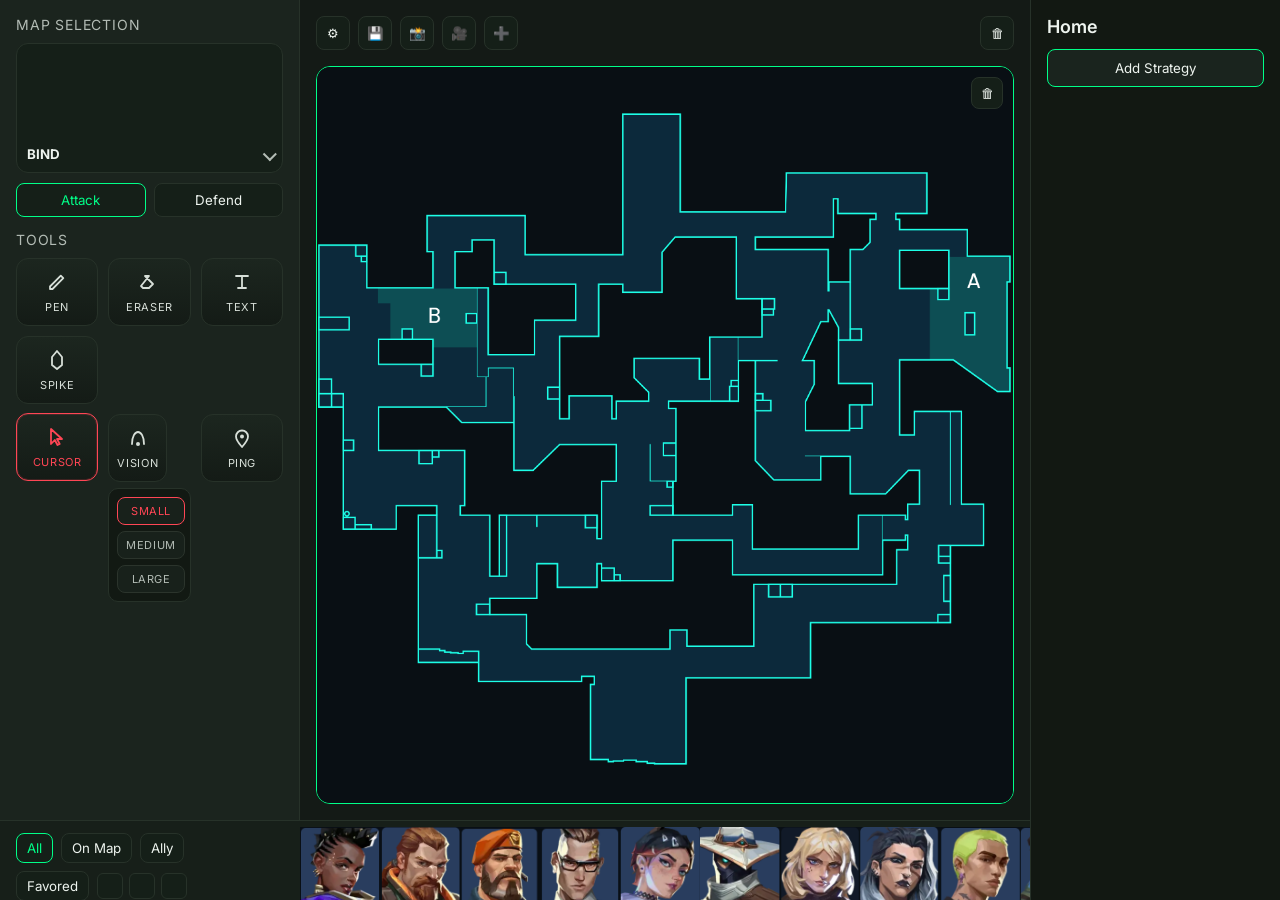
==== demo.html @ b377d852 "Update root showcase and demo filenames" ====
<!doctype html>
<html lang="en">
  <head>
    <meta charset="UTF-8" />
    <meta name="viewport" content="width=device-width, initial-scale=1" />
    <title>FPS Strat Simulator</title>
    <!-- Preconnect to font hosts for faster font loading. -->
    <link rel="preconnect" href="https://fonts.googleapis.com" />
    <link rel="preconnect" href="https://fonts.gstatic.com" crossorigin />
    <!-- UI typography for the simulator UI. -->
    <link
      href="https://fonts.googleapis.com/css2?family=Inter:wght@400;500;600;700&display=swap"
      rel="stylesheet"
    />
    <!-- App-specific layout and component styles. -->
    <link rel="stylesheet" href="styles.css" />
  </head>
  <body>
    <!-- Root grid container for left/center/right panels and bottom bar. -->
    <div id="app-container">
      <!-- Left sidebar: map selection, sequence controls, and tools. -->
      <aside class="left-sidebar">
        <section class="sidebar-section">
          <div class="section-title">Map Selection</div>
          <div class="map-card">
            <div class="map-select" id="map-select">
              <button class="map-preview" id="map-preview" type="button">
                <span id="map-preview-label">BIND</span>
                <span class="map-preview-caret" aria-hidden="true"></span>
              </button>
              <div class="map-dropdown" id="map-dropdown"></div>
            </div>
            <div class="map-toggle">
              <button class="toggle active">Attack</button>
              <button class="toggle">Defend</button>
            </div>
          </div>
        </section>

        <section class="sidebar-section">
          <div class="section-title">Tools</div>
          <div class="toolbar-grid" id="toolbar-grid">
            <button class="tool-btn" data-tool="pen" title="Pen">
              <svg viewBox="0 0 24 24" aria-hidden="true">
                <path
                  d="M5 16.5 15.8 5.7l2.5 2.5L7.5 19H5v-2.5Z"
                  fill="none"
                  stroke="currentColor"
                  stroke-linejoin="round"
                  stroke-width="1.8"
                />
              </svg>
              <span>Pen</span>
            </button>
            <button class="tool-btn" data-tool="eraser" title="Eraser">
              <svg viewBox="0 0 24 24" aria-hidden="true">
                <path
                  d="m8 6 8 8-4 4H6l-2-2 8-10Z"
                  fill="none"
                  stroke="currentColor"
                  stroke-linejoin="round"
                  stroke-width="1.8"
                />
              </svg>
              <span>Eraser</span>
            </button>
            <button class="tool-btn" data-tool="text" title="Text">
              <svg viewBox="0 0 24 24" aria-hidden="true">
                <path
                  d="M6 6h12M12 6v12M8 18h8"
                  fill="none"
                  stroke="currentColor"
                  stroke-linecap="round"
                  stroke-width="1.8"
                />
              </svg>
              <span>Text</span>
            </button>
            <button class="tool-btn" data-tool="spike" title="Plant Spike">
              <svg viewBox="0 0 24 24" aria-hidden="true">
                <path
                  d="M12 3 7 9v8l5 4 5-4V9l-5-6Z"
                  fill="none"
                  stroke="currentColor"
                  stroke-linejoin="round"
                  stroke-width="1.8"
                />
              </svg>
              <span>Spike</span>
            </button>
            <button
              class="tool-btn tool-btn-cursor active"
              data-tool="cursor"
              title="Cursor"
            >
              <svg viewBox="0 0 24 24" aria-hidden="true">
                <path
                  d="M6 4v15l3.8-4 2.7 5 2.2-1.1-2.7-4.9H17L6 4Z"
                  fill="none"
                  stroke="currentColor"
                  stroke-linejoin="round"
                  stroke-width="1.8"
                />
              </svg>
              <span>Cursor</span>
            </button>
            <div class="tool-group">
              <button class="tool-btn" data-tool="vision" title="Vision Cone">
                <svg viewBox="0 0 24 24" aria-hidden="true">
                  <path
                    d="M6 18c0-7.5 3-12 6-12s6 4.5 6 12"
                    fill="none"
                    stroke="currentColor"
                    stroke-linecap="round"
                    stroke-width="1.8"
                  />
                  <circle cx="12" cy="18" r="2" fill="currentColor" />
                </svg>
                <span>Vision</span>
              </button>
              <div class="tool-submenu" id="vision-submenu">
                <button class="tool-suboption active" data-cone="small">Small</button>
                <button class="tool-suboption" data-cone="medium">Medium</button>
                <button class="tool-suboption" data-cone="large">Large</button>
              </div>
            </div>
            <button class="tool-btn" data-tool="ping" title="Ping">
              <svg viewBox="0 0 24 24" aria-hidden="true">
                <path
                  d="M12 21c4-4.5 6-7.6 6-10.5a6 6 0 1 0-12 0C6 13.4 8 16.5 12 21Z"
                  fill="none"
                  stroke="currentColor"
                  stroke-linejoin="round"
                  stroke-width="1.8"
                />
                <circle cx="12" cy="10.5" r="2" fill="currentColor" />
              </svg>
              <span>Ping</span>
            </button>
          </div>
        </section>
      </aside>

      <!-- Center workspace: top bar actions and map canvas. -->
      <main class="center-map">
        <div class="map-topbar">
          <div class="topbar-left">
            <button class="icon-btn">⚙</button>
            <button class="icon-btn">💾</button>
            <button class="icon-btn">📸</button>
            <button class="icon-btn">🎥</button>
            <button class="icon-btn">➕</button>
          </div>
          <button class="icon-btn danger">🗑</button>
        </div>
        <!-- Map canvas viewport used for token placement and dragging. -->
        <div class="map-canvas" id="map-canvas">
          <!-- Trash target: drop tokens here to delete them. -->
          <button class="map-trash" id="map-trash" title="Delete token">🗑</button>
          <div class="map-wrapper" id="map-wrapper">
            <img
              class="map-image"
              id="map-image"
              src="assets/maps/Map Bind.png"
              alt="Bind map"
            />
            <svg
              class="vision-layer"
              id="vision-layer"
              viewBox="0 0 1000 1000"
              preserveAspectRatio="none"
              aria-hidden="true"
            ></svg>
            <canvas class="drawing-layer" id="drawing-layer"></canvas>
          </div>
        </div>
      </main>

      <!-- Right sidebar: high-level actions or navigation. -->
      <aside class="right-sidebar">
        <div class="right-header">Home</div>
        <button class="primary wide">Add Strategy</button>
      </aside>

      <!-- Bottom bar: filters plus draggable agent roster. -->
      <section class="bottom-bar">
        <div class="bottom-left">
          <div class="filter-row">
            <button class="filter active">All</button>
            <button class="filter">On Map</button>
            <button class="filter">Ally</button>
          </div>
          <div class="filter-row">
            <button class="filter">Favored</button>
            <div class="mini-icons">
              <div class="mini-icon"></div>
              <div class="mini-icon"></div>
              <div class="mini-icon"></div>
            </div>
          </div>
        </div>
        <div class="bottom-right" id="agent-roster">
          <img src="assets/agents/astra.png" alt="Astra" class="agent-icon" />
          <img src="assets/agents/breach.png" alt="Breach" class="agent-icon" />
          <img src="assets/agents/brimstone.png" alt="Brimstone" class="agent-icon" />
          <img src="assets/agents/chamber.png" alt="Chamber" class="agent-icon" />
          <img src="assets/agents/clove.png" alt="Clove" class="agent-icon" />
          <img src="assets/agents/cypher.png" alt="Cypher" class="agent-icon" />
          <img src="assets/agents/deadlock.png" alt="Deadlock" class="agent-icon" />
          <img src="assets/agents/fade.png" alt="Fade" class="agent-icon" />
          <img src="assets/agents/gekko.png" alt="Gekko" class="agent-icon" />
          <img src="assets/agents/harbor.png" alt="Harbor" class="agent-icon" />
          <img src="assets/agents/iso.png" alt="Iso" class="agent-icon" />
          <img src="assets/agents/jett.png" alt="Jett" class="agent-icon" />
          <img src="assets/agents/kj.png" alt="Killjoy" class="agent-icon" />
          <img src="assets/agents/ko.png" alt="KAY/O" class="agent-icon" />
          <img src="assets/agents/mito.png" alt="Mito" class="agent-icon" />
          <img src="assets/agents/neon.png" alt="Neon" class="agent-icon" />
          <img src="assets/agents/omen.png" alt="Omen" class="agent-icon" />
          <img src="assets/agents/pheonix.png" alt="Phoenix" class="agent-icon" />
          <img src="assets/agents/raze.png" alt="Raze" class="agent-icon" />
          <img src="assets/agents/reyna.png" alt="Reyna" class="agent-icon" />
          <img src="assets/agents/sage.png" alt="Sage" class="agent-icon" />
          <img src="assets/agents/skye.png" alt="Skye" class="agent-icon" />
          <img src="assets/agents/sove.png" alt="Sova" class="agent-icon" />
          <img src="assets/agents/tejo.png" alt="Tejo" class="agent-icon" />
          <img src="assets/agents/veto.png" alt="Veto" class="agent-icon" />
          <img src="assets/agents/viper.png" alt="Viper" class="agent-icon" />
          <img src="assets/agents/vyse.png" alt="Vyse" class="agent-icon" />
          <img src="assets/agents/waylay.png" alt="Waylay" class="agent-icon" />
          <img src="assets/agents/yoru.png" alt="Yoru" class="agent-icon" />
        </div>
      </section>
    </div>
    <!-- Hover popover for agent utilities (positioned via JS). -->
    <div class="utility-popover" id="utility-popover" aria-hidden="true"></div>
    <!-- Context menu for selecting weapons on agent tokens. -->
    <div class="weapon-popover" id="weapon-popover" aria-hidden="true">
      <button class="weapon-option" data-weapon="1" title="Pistol">
        <span class="weapon-icon weapon-pistol"></span>
      </button>
      <button class="weapon-option" data-weapon="2" title="SMG/Shotgun">
        <span class="weapon-icon weapon-smg"></span>
      </button>
      <button class="weapon-option" data-weapon="3" title="Rifle">
        <span class="weapon-icon weapon-rifle"></span>
      </button>
      <button class="weapon-option" data-weapon="4" title="Sniper">
        <span class="weapon-icon weapon-sniper"></span>
      </button>
    </div>
    <script type="module">
      import { VisionEngine } from "./visionEngine.js";

      const mapCanvas = document.getElementById("map-canvas");
      const mapWrapper = document.getElementById("map-wrapper");
      const mapTrash = document.getElementById("map-trash");
      const mapImage = document.getElementById("map-image");
      const mapSelect = document.getElementById("map-select");
      const mapPreview = document.getElementById("map-preview");
      const mapPreviewLabel = document.getElementById("map-preview-label");
      const mapDropdown = document.getElementById("map-dropdown");
      const drawingLayer = document.getElementById("drawing-layer");
      const drawingCtx = drawingLayer.getContext("2d");
      const visionLayer = document.getElementById("vision-layer");
      const agentIcons = document.querySelectorAll(".agent-icon");
      const utilityPopover = document.getElementById("utility-popover");
      const agentRoster = document.getElementById("agent-roster");
      const sideToggles = document.querySelectorAll(".map-toggle .toggle");
      const weaponPopover = document.getElementById("weapon-popover");
      const weaponOptions = weaponPopover.querySelectorAll(".weapon-option");
      const toolButtons = document.querySelectorAll(".tool-btn");
      const visionSuboptions = document.querySelectorAll(".tool-suboption");
      const visionEngine = new VisionEngine();

      let activeToken = null;
      let dragOffsetX = 0;
      let dragOffsetY = 0;
      let activeRotationCone = null;
      let popoverHideTimer = null;
      let activeAgentId = null;
      let activeWeaponToken = null;
      let currentSide = "attack";
      let currentTool = "cursor";
      let currentVisionCone = "small";
      let currentMap = "Bind";

      let panX = 0;
      let panY = 0;
      let zoom = 1;
      let isPanning = false;
      let panStartX = 0;
      let panStartY = 0;
      let panOriginX = 0;
      let panOriginY = 0;
      let spacePressed = false;
      let suppressMapClick = false;

      let isDrawing = false;
      let currentStroke = null;
      let eraserActive = false;
      const drawnStrokes = [];

      const conePresets = {
        small: { spread: 31.5, range: 72 },
        medium: { spread: 52.5, range: 112 },
        large: { spread: 77, range: 144 },
      };

      const availableMaps = [
        { name: "Bind", src: "assets/maps/Map Bind.png" },
        { name: "Breeze", src: "assets/maps/breeze.png" },
        { name: "Fracture", src: "assets/maps/fracture.png" },
        { name: "Haven", src: "assets/maps/haven.png" },
        { name: "Lotus", src: "assets/maps/lotus.png" },
        { name: "Pearl", src: "assets/maps/pearl.png" },
      ];

      const agentUtilities = {
        astra: [
          { name: "Nebula", type: "util-sphere" },
          { name: "Nova Pulse", type: "util-stun" },
          { name: "Gravity Well", type: "util-stun" },
          { name: "Cosmic Divide", type: "util-line" },
        ],
        breach: [
          { name: "Flashpoint", type: "util-flash" },
          { name: "Fault Line", type: "util-stun" },
          { name: "Aftershock", type: "util-stun" },
          { name: "Rolling Thunder", type: "util-stun" },
        ],
        brimstone: [
          { name: "Incendiary", type: "util-molly" },
          { name: "Sky Smoke", type: "util-sphere" },
          { name: "Orbital Strike", type: "util-stun" },
          { name: "Stim Beacon", type: "util-sphere" },
        ],
        chamber: [
          { name: "Trademark", type: "util-trap" },
          { name: "Trademark", type: "util-trap" },
          { name: "Rendezvous", type: "util-recon" },
          { name: "Tour de Force", type: "util-stun" },
        ],
        clove: [
          { name: "Ruse", type: "util-sphere" },
          { name: "Meddle", type: "util-molly" },
          { name: "Pick-Me-Up", type: "util-stun" },
          { name: "Not Dead Yet", type: "util-recon" },
        ],
        cypher: [
          { name: "Trapwire", type: "util-trap" },
          { name: "Trapwire", type: "util-trap" },
          { name: "Cyber Cage", type: "util-sphere" },
          { name: "Spycam", type: "util-recon" },
        ],
        deadlock: [
          { name: "GravNet", type: "util-trap" },
          { name: "Sonic Sensor", type: "util-trap" },
          { name: "Barrier Mesh", type: "util-line" },
          { name: "Annihilation", type: "util-stun" },
        ],
        fade: [
          { name: "Haunt", type: "util-recon" },
          { name: "Prowler", type: "util-recon" },
          { name: "Seize", type: "util-stun" },
          { name: "Nightfall", type: "util-recon" },
        ],
        gekko: [
          { name: "Dizzy", type: "util-flash" },
          { name: "Wingman", type: "util-stun" },
          { name: "Mosh Pit", type: "util-molly" },
          { name: "Thrash", type: "util-recon" },
        ],
        harbor: [
          { name: "Cove", type: "util-sphere" },
          { name: "High Tide", type: "util-line" },
          { name: "Cascade", type: "util-line" },
          { name: "Reckoning", type: "util-stun" },
        ],
        iso: [
          { name: "Double Tap", type: "util-stun" },
          { name: "Undercut", type: "util-stun" },
          { name: "Contingency", type: "util-line" },
          { name: "Kill Contract", type: "util-stun" },
        ],
        jett: [
          { name: "Cloudburst", type: "util-sphere" },
          { name: "Updraft", type: "util-stun" },
          { name: "Tailwind", type: "util-stun" },
          { name: "Blade Storm", type: "util-stun" },
        ],
        kj: [
          { name: "Nanoswarm", type: "util-molly" },
          { name: "Nanoswarm", type: "util-molly" },
          { name: "Alarmbot", type: "util-trap" },
          { name: "Lockdown", type: "util-stun" },
        ],
        ko: [
          { name: "FLASH/drive", type: "util-flash" },
          { name: "FRAG/ment", type: "util-molly" },
          { name: "ZERO/point", type: "util-recon" },
          { name: "NULL/cmd", type: "util-stun" },
        ],
        mito: [
          { name: "Mist Screen", type: "util-sphere" },
          { name: "Surge Line", type: "util-line" },
          { name: "Static Flash", type: "util-flash" },
          { name: "Shockwave", type: "util-stun" },
        ],
        neon: [
          { name: "Relay Bolt", type: "util-stun" },
          { name: "Fast Lane", type: "util-line" },
          { name: "High Gear", type: "util-stun" },
          { name: "Overdrive", type: "util-stun" },
        ],
        omen: [
          { name: "Dark Cover", type: "util-sphere" },
          { name: "Paranoia", type: "util-flash" },
          { name: "Shrouded Step", type: "util-line" },
          { name: "From the Shadows", type: "util-recon" },
        ],
        pheonix: [
          { name: "Blaze", type: "util-line" },
          { name: "Curveball", type: "util-flash" },
          { name: "Hot Hands", type: "util-molly" },
          { name: "Run it Back", type: "util-stun" },
        ],
        phoenix: [
          { name: "Blaze", type: "util-line" },
          { name: "Curveball", type: "util-flash" },
          { name: "Hot Hands", type: "util-molly" },
          { name: "Run it Back", type: "util-stun" },
        ],
        raze: [
          { name: "Boom Bot", type: "util-recon" },
          { name: "Paint Shells", type: "util-molly" },
          { name: "Blast Pack", type: "util-stun" },
          { name: "Showstopper", type: "util-stun" },
        ],
        reyna: [
          { name: "Leer", type: "util-flash" },
          { name: "Devour", type: "util-stun" },
          { name: "Dismiss", type: "util-stun" },
          { name: "Empress", type: "util-stun" },
        ],
        sage: [
          { name: "Barrier Orb", type: "util-line" },
          { name: "Slow Orb", type: "util-stun" },
          { name: "Healing Orb", type: "util-sphere" },
          { name: "Resurrection", type: "util-stun" },
        ],
        skye: [
          { name: "Guiding Light", type: "util-flash" },
          { name: "Trailblazer", type: "util-recon" },
          { name: "Regrowth", type: "util-sphere" },
          { name: "Seekers", type: "util-recon" },
        ],
        sove: [
          { name: "Recon Bolt", type: "util-recon" },
          { name: "Shock Bolt", type: "util-molly" },
          { name: "Owl Drone", type: "util-recon" },
          { name: "Hunter's Fury", type: "util-line" },
        ],
        tejo: [
          { name: "Pulse Net", type: "util-trap" },
          { name: "Quake Line", type: "util-line" },
          { name: "Shatter Flash", type: "util-flash" },
          { name: "Ground Spike", type: "util-stun" },
        ],
        veto: [
          { name: "Lock Snare", type: "util-trap" },
          { name: "Signal Bloom", type: "util-recon" },
          { name: "Burst Charge", type: "util-molly" },
          { name: "Dead Zone", type: "util-stun" },
        ],
        viper: [
          { name: "Snake Bite", type: "util-molly" },
          { name: "Poison Cloud", type: "util-sphere" },
          { name: "Toxic Screen", type: "util-line" },
          { name: "Viper's Pit", type: "util-sphere" },
        ],
        vyse: [
          { name: "Arc Flash", type: "util-flash" },
          { name: "Steel Snare", type: "util-trap" },
          { name: "Obscura", type: "util-sphere" },
          { name: "Overload", type: "util-stun" },
        ],
        waylay: [
          { name: "Mirror Smoke", type: "util-sphere" },
          { name: "Slipstream", type: "util-line" },
          { name: "Lumen Flash", type: "util-flash" },
          { name: "Lockdown Field", type: "util-stun" },
        ],
        yoru: [
          { name: "Blindside", type: "util-flash" },
          { name: "Gatecrash", type: "util-line" },
          { name: "Fakeout", type: "util-recon" },
          { name: "Dimensional Drift", type: "util-stun" },
        ],
      };

      function clamp(value, min, max) {
        return Math.max(min, Math.min(max, value));
      }

      function applyMapTransform() {
        mapWrapper.style.transform = `translate(${panX}px, ${panY}px) scale(${zoom})`;
      }

      function screenToMap(clientX, clientY) {
        const canvasRect = mapCanvas.getBoundingClientRect();
        return {
          x: (clientX - canvasRect.left - panX) / zoom,
          y: (clientY - canvasRect.top - panY) / zoom,
        };
      }

      function getMapSize() {
        return {
          width: mapCanvas.clientWidth,
          height: mapCanvas.clientHeight,
        };
      }

      function getElementSizeInMap(el) {
        const rect = el.getBoundingClientRect();
        return { width: rect.width / zoom, height: rect.height / zoom };
      }

      function initializeVisionMap() {
        const { width, height } = getMapSize();
        if (!width || !height || !mapImage.complete) return;
        visionEngine.initializeMap(mapImage, width, height);
        renderVisionCones();
      }

      function setLayerSizes() {
        const { width, height } = getMapSize();
        drawingLayer.width = width;
        drawingLayer.height = height;
        visionLayer.setAttribute("viewBox", `0 0 ${width} ${height}`);
        redrawDrawingLayer();
        initializeVisionMap();
      }

      function clearCurrentMapState() {
        activeToken = null;
        activeRotationCone = null;
        isDrawing = false;
        eraserActive = false;
        currentStroke = null;
        panX = 0;
        panY = 0;
        zoom = 1;
        mapTrash.classList.remove("active");
        utilityPopover.classList.remove("active");
        utilityPopover.setAttribute("aria-hidden", "true");
        hideWeaponPopover();
        drawnStrokes.length = 0;
        redrawDrawingLayer();
        visionLayer.innerHTML = "";
        mapWrapper
          .querySelectorAll(
            ".map-agent-token, .map-utility, .map-note, .map-spike, .map-ping, .vision-origin"
          )
          .forEach((element) => element.remove());
        applyMapTransform();
      }

      function renderMapOptions() {
        mapDropdown.innerHTML = "";
        availableMaps.forEach((mapOption) => {
          const button = document.createElement("button");
          button.className = "map-option";
          button.type = "button";
          button.textContent = mapOption.name;
          button.classList.toggle("active", mapOption.name === currentMap);
          button.addEventListener("click", () => {
            setCurrentMap(mapOption.name);
          });
          mapDropdown.appendChild(button);
        });
      }

      function setCurrentMap(name) {
        const nextMap = availableMaps.find((mapOption) => mapOption.name === name);
        if (!nextMap) return;
        clearCurrentMapState();
        currentMap = nextMap.name;
        mapPreviewLabel.textContent = nextMap.name.toUpperCase();
        mapImage.src = nextMap.src;
        mapImage.alt = `${nextMap.name} map`;
        mapSelect.classList.remove("open");
        renderMapOptions();
        setLayerSizes();
      }

      function getAgentIdFromIcon(icon) {
        const src = icon.getAttribute("src") || "";
        return (src.split("/").pop() || "").toLowerCase().replace(".png", "");
      }

      function getTeamStrokeColor(side) {
        return side === "attack" ? "#ff4655" : "#f5f7f6";
      }

      function setCurrentTool(tool) {
        currentTool = tool;
        toolButtons.forEach((button) => {
          button.classList.toggle("active", button.dataset.tool === tool);
        });
        drawingLayer.style.pointerEvents =
          tool === "pen" || tool === "eraser" ? "auto" : "none";
        mapCanvas.style.cursor =
          tool === "pen" || tool === "eraser"
            ? "crosshair"
            : spacePressed
              ? "grab"
              : "";
      }

      function setVisionConeSize(size) {
        currentVisionCone = size;
        visionSuboptions.forEach((option) => {
          option.classList.toggle("active", option.dataset.cone === size);
        });
      }

      function renderUtilityPopover(agentId) {
        const utilities = agentUtilities[agentId] || [];
        utilityPopover.innerHTML = "";
        utilities.forEach((util) => {
          const button = document.createElement("button");
          button.className = "utility-item";
          button.dataset.utilityType = util.type;
          button.title = util.name;
          button.textContent = util.name
            .split(" ")
            .map((word) => word[0])
            .join("")
            .slice(0, 2)
            .toUpperCase();
          button.addEventListener("mousedown", (event) => {
            event.preventDefault();
            createUtilityOnMap(util.type);
          });
          utilityPopover.appendChild(button);
        });
      }

      function showUtilityPopover(icon) {
        const agentId = icon.dataset.agentId;
        if (!agentId) return;
        activeAgentId = agentId;
        renderUtilityPopover(agentId);
        utilityPopover.classList.add("active");
        utilityPopover.setAttribute("aria-hidden", "false");
        const iconRect = icon.getBoundingClientRect();
        const popoverRect = utilityPopover.getBoundingClientRect();
        const left = clamp(
          iconRect.left + iconRect.width / 2 - popoverRect.width / 2,
          8,
          window.innerWidth - popoverRect.width - 8
        );
        const top = clamp(
          iconRect.top - popoverRect.height,
          8,
          window.innerHeight - popoverRect.height - 8
        );
        utilityPopover.style.left = `${left}px`;
        utilityPopover.style.top = `${top}px`;
      }

      function schedulePopoverHide() {
        if (popoverHideTimer) clearTimeout(popoverHideTimer);
        popoverHideTimer = setTimeout(() => {
          utilityPopover.classList.remove("active");
          utilityPopover.setAttribute("aria-hidden", "true");
          activeAgentId = null;
        }, 120);
      }

      function cancelPopoverHide() {
        if (!popoverHideTimer) return;
        clearTimeout(popoverHideTimer);
        popoverHideTimer = null;
      }

      function isMovingToPopover(event) {
        return utilityPopover.contains(event.relatedTarget);
      }

      function isMovingToAgent(event) {
        return event.relatedTarget && event.relatedTarget.classList?.contains("agent-icon");
      }

      function showWeaponPopover(token, clientX, clientY) {
        activeWeaponToken = token;
        weaponPopover.classList.add("active");
        weaponPopover.setAttribute("aria-hidden", "false");
        const popRect = weaponPopover.getBoundingClientRect();
        weaponPopover.style.left = `${clamp(clientX + 8, 8, window.innerWidth - popRect.width - 8)}px`;
        weaponPopover.style.top = `${clamp(clientY - popRect.height / 2, 8, window.innerHeight - popRect.height - 8)}px`;
      }

      function hideWeaponPopover() {
        weaponPopover.classList.remove("active");
        weaponPopover.setAttribute("aria-hidden", "true");
        activeWeaponToken = null;
      }

      function attachDragBehavior(element, anchor = "center", onMove = null) {
        element.dataset.anchor = anchor;
        element.addEventListener("mousedown", (event) => {
          if (spacePressed || event.button === 1) return;
          if (event.target.closest(".vision-rotate-handle")) return;
          suppressMapClick = true;
          activeToken = element;
          const cursor = screenToMap(event.clientX, event.clientY);
          dragOffsetX = cursor.x - parseFloat(element.style.left || "0");
          dragOffsetY = cursor.y - parseFloat(element.style.top || "0");
          element.style.cursor = "grabbing";
          element.dataset.moveHandler = onMove ? "true" : "false";
          element._moveHandler = onMove;
        });
      }

      function createAgentToken(icon) {
        const token = document.createElement("div");
        token.className = "map-agent-token";
        token.dataset.side = currentSide;
        token.dataset.weapon = "3";
        token.style.backgroundImage = `url("${icon.src}")`;
        token.setAttribute("aria-label", icon.alt || "Agent");
        const badge = document.createElement("span");
        badge.className = "weapon-badge";
        badge.dataset.weapon = "3";
        badge.title = "Change weapon";
        const badgeIcon = document.createElement("span");
        badgeIcon.className = "weapon-icon";
        badge.appendChild(badgeIcon);
        token.appendChild(badge);
        const { width, height } = getMapSize();
        token.style.left = `${width / 2 - 20}px`;
        token.style.top = `${height / 2 - 20}px`;
        token.addEventListener("contextmenu", (event) => {
          event.preventDefault();
          showWeaponPopover(token, event.clientX, event.clientY);
        });
        token.addEventListener("dblclick", (event) => {
          showWeaponPopover(token, event.clientX, event.clientY);
        });
        badge.addEventListener("mousedown", (event) => {
          event.stopPropagation();
        });
        badge.addEventListener("click", (event) => {
          event.stopPropagation();
          showWeaponPopover(token, event.clientX, event.clientY);
        });
        attachDragBehavior(token, "topleft");
        mapWrapper.appendChild(token);
      }

      function createUtilityOnMap(utilityType) {
        const util = document.createElement("div");
        util.className = `map-utility ${utilityType}`;
        util.dataset.utilityType = utilityType;
        util.dataset.side = currentSide;
        const { width, height } = getMapSize();
        util.style.left = `${width / 2}px`;
        util.style.top = `${height / 2}px`;
        attachDragBehavior(util, "center");
        mapWrapper.appendChild(util);
      }

      function createTextNote(x, y) {
        const note = document.createElement("div");
        note.className = "map-note";
        note.contentEditable = "true";
        note.dataset.side = currentSide;
        note.textContent = "New callout";
        note.style.left = `${x}px`;
        note.style.top = `${y}px`;
        attachDragBehavior(note, "topleft");
        note.addEventListener("dblclick", () => {
          note.focus();
        });
        note.addEventListener("blur", () => {
          if (!note.textContent.trim()) note.remove();
        });
        mapWrapper.appendChild(note);
        requestAnimationFrame(() => note.focus());
      }

      function createSpikeMarker(x, y) {
        const spike = document.createElement("div");
        spike.className = "map-spike";
        spike.dataset.side = currentSide;
        spike.style.left = `${x}px`;
        spike.style.top = `${y}px`;
        attachDragBehavior(spike, "center");
        mapWrapper.appendChild(spike);
      }

      function createPingMarker(x, y) {
        const ping = document.createElement("div");
        ping.className = "map-ping";
        ping.dataset.side = currentSide;
        ping.style.left = `${x}px`;
        ping.style.top = `${y}px`;
        attachDragBehavior(ping, "center");
        mapWrapper.appendChild(ping);
      }

      function createVisionEmitter(x, y) {
        const emitter = document.createElement("div");
        emitter.className = "vision-origin";
        emitter.dataset.side = currentSide;
        emitter.dataset.cone = currentVisionCone;
        emitter.dataset.angle = "0";
        emitter.style.left = `${x}px`;
        emitter.style.top = `${y}px`;
        const handle = document.createElement("button");
        handle.className = "vision-rotate-handle";
        handle.type = "button";
        handle.addEventListener("mousedown", (event) => {
          event.stopPropagation();
          event.preventDefault();
          activeRotationCone = emitter;
        });
        emitter.appendChild(handle);
        attachDragBehavior(emitter, "center", renderVisionCones);
        mapWrapper.appendChild(emitter);
        renderVisionCones();
      }

      function getMapCenterPoint() {
        const { width, height } = getMapSize();
        return { x: width / 2, y: height / 2 };
      }

      function redrawDrawingLayer() {
        drawingCtx.clearRect(0, 0, drawingLayer.width, drawingLayer.height);
        drawnStrokes.forEach((stroke) => {
          if (stroke.points.length < 2) return;
          drawingCtx.beginPath();
          drawingCtx.lineWidth = stroke.width;
          drawingCtx.lineCap = "round";
          drawingCtx.lineJoin = "round";
          drawingCtx.strokeStyle = stroke.color;
          drawingCtx.moveTo(stroke.points[0].x, stroke.points[0].y);
          stroke.points.slice(1).forEach((point) => drawingCtx.lineTo(point.x, point.y));
          drawingCtx.stroke();
        });
      }

      function pointToSegmentDistance(px, py, ax, ay, bx, by) {
        const abx = bx - ax;
        const aby = by - ay;
        const abSquared = abx * abx + aby * aby;
        if (!abSquared) return Math.hypot(px - ax, py - ay);
        const t = clamp(((px - ax) * abx + (py - ay) * aby) / abSquared, 0, 1);
        const closestX = ax + abx * t;
        const closestY = ay + aby * t;
        return Math.hypot(px - closestX, py - closestY);
      }

      function eraseStrokeAt(x, y) {
        const hitIndex = drawnStrokes.findIndex((stroke) =>
          stroke.points.some((point, index) => {
            if (index === 0) return false;
            const prev = stroke.points[index - 1];
            return pointToSegmentDistance(x, y, prev.x, prev.y, point.x, point.y) <= 8;
          })
        );
        if (hitIndex >= 0) {
          drawnStrokes.splice(hitIndex, 1);
          redrawDrawingLayer();
        }
      }

      function renderVisionCones() {
        visionLayer.innerHTML = "";
        const defs = document.createElementNS("http://www.w3.org/2000/svg", "defs");
        visionLayer.appendChild(defs);
        const emitters = mapWrapper.querySelectorAll(".vision-origin");

        emitters.forEach((emitter, index) => {
          const origin = {
            x: parseFloat(emitter.style.left),
            y: parseFloat(emitter.style.top),
          };
          const angle = parseFloat(emitter.dataset.angle || "0");
          const coneType = emitter.dataset.cone || "medium";
          const preset = conePresets[coneType];
          const rayPoints = visionEngine.calculateCone(
            origin.x,
            origin.y,
            angle,
            coneType
          );
          const points = [origin, ...rayPoints];
          const gradient = document.createElementNS("http://www.w3.org/2000/svg", "radialGradient");
          gradient.id = `vision-gradient-${index}`;
          gradient.setAttribute("gradientUnits", "userSpaceOnUse");
          gradient.setAttribute("cx", `${origin.x}`);
          gradient.setAttribute("cy", `${origin.y}`);
          gradient.setAttribute("r", `${preset.range}`);
          [
            { offset: "0%", color: "#ffffff", opacity: "0.22" },
            { offset: "55%", color: "#96beff", opacity: "0.18" },
            { offset: "100%", color: "#96beff", opacity: "0" },
          ].forEach((stopConfig) => {
            const stop = document.createElementNS("http://www.w3.org/2000/svg", "stop");
            stop.setAttribute("offset", stopConfig.offset);
            stop.setAttribute("stop-color", stopConfig.color);
            stop.setAttribute("stop-opacity", stopConfig.opacity);
            gradient.appendChild(stop);
          });
          defs.appendChild(gradient);

          const polygon = document.createElementNS("http://www.w3.org/2000/svg", "polygon");
          const validPoints = points.filter(
            (point) => Number.isFinite(point.x) && Number.isFinite(point.y)
          );
          if (validPoints.length < 3) return;
          polygon.setAttribute(
            "points",
            validPoints.map((point) => `${point.x},${point.y}`).join(" ")
          );
          polygon.setAttribute("fill", `url(#${gradient.id})`);
          polygon.setAttribute("stroke", "rgba(220,236,255,0.38)");
          polygon.setAttribute("stroke-width", "1");
          polygon.setAttribute("fill-rule", "nonzero");
          visionLayer.appendChild(polygon);
        });
      }

      function buildSimulationPayload() {
        const players = Array.from(mapWrapper.querySelectorAll(".map-agent-token")).map(
          (token) => ({
            id: token.getAttribute("aria-label") || "agent",
            x: parseFloat(token.style.left),
            y: parseFloat(token.style.top),
            side: token.dataset.side || "attack",
            weapon_category: parseInt(token.dataset.weapon || "3", 10),
          })
        );

        const utilities = Array.from(
          mapWrapper.querySelectorAll(".map-utility, .map-spike, .map-ping, .vision-origin")
        ).map((util, index) => ({
          id: `util_${index}`,
          type: util.dataset.utilityType || util.className.split(" ")[0] || "utility",
          x: parseFloat(util.style.left),
          y: parseFloat(util.style.top),
          radius: 0,
          side: util.dataset.side || "attack",
        }));

        return {
          map: currentMap,
          created_at: new Date().toISOString(),
          players,
          utilities,
        };
      }

      function setSide(side) {
        currentSide = side;
        document.body.dataset.side = side;
        sideToggles.forEach((btn) => {
          btn.classList.toggle("active", btn.dataset.side === side);
        });
      }

      sideToggles.forEach((btn) => {
        const label = btn.textContent.trim().toLowerCase();
        btn.dataset.side = label === "attack" ? "attack" : "defense";
        btn.addEventListener("click", () => setSide(btn.dataset.side));
      });

      toolButtons.forEach((button) => {
        button.addEventListener("click", () => {
          const tool = button.dataset.tool;
          setCurrentTool(tool);
          const center = getMapCenterPoint();
          if (tool === "ping") createPingMarker(center.x, center.y);
          if (tool === "text") createTextNote(center.x, center.y);
          if (tool === "spike") createSpikeMarker(center.x, center.y);
          if (tool === "vision") createVisionEmitter(center.x, center.y);
        });
      });

      visionSuboptions.forEach((option) => {
        option.addEventListener("click", (event) => {
          event.stopPropagation();
          setVisionConeSize(option.dataset.cone);
          setCurrentTool("vision");
        });
      });

      weaponOptions.forEach((btn) => {
        btn.addEventListener("click", () => {
          if (!activeWeaponToken) return;
          const weapon = btn.dataset.weapon;
          activeWeaponToken.dataset.weapon = weapon;
          const badge = activeWeaponToken.querySelector(".weapon-badge");
          if (badge) badge.dataset.weapon = weapon;
          hideWeaponPopover();
        });
      });

      agentIcons.forEach((icon) => {
        icon.dataset.agentId = getAgentIdFromIcon(icon);
        icon.addEventListener("click", () => createAgentToken(icon));
        icon.addEventListener("mouseenter", () => {
          cancelPopoverHide();
          showUtilityPopover(icon);
        });
        icon.addEventListener("mouseleave", (event) => {
          if (!isMovingToPopover(event)) schedulePopoverHide();
        });
      });

      utilityPopover.addEventListener("mouseenter", cancelPopoverHide);
      utilityPopover.addEventListener("mouseleave", (event) => {
        if (!isMovingToAgent(event)) schedulePopoverHide();
      });

      document.addEventListener("click", (event) => {
        if (!mapSelect.contains(event.target)) {
          mapSelect.classList.remove("open");
        }
        if (
          weaponPopover.classList.contains("active") &&
          !weaponPopover.contains(event.target) &&
          !(activeWeaponToken && activeWeaponToken.contains(event.target))
        ) {
          hideWeaponPopover();
        }
      });

      mapPreview.addEventListener("click", () => {
        mapSelect.classList.toggle("open");
      });

      drawingLayer.addEventListener("mousedown", (event) => {
        if (currentTool !== "pen" && currentTool !== "eraser") return;
        const point = screenToMap(event.clientX, event.clientY);

        if (currentTool === "pen") {
          isDrawing = true;
          currentStroke = {
            points: [point],
            width: 3,
            color: getTeamStrokeColor(currentSide),
          };
          drawnStrokes.push(currentStroke);
          redrawDrawingLayer();
        } else {
          eraserActive = true;
          eraseStrokeAt(point.x, point.y);
        }
      });

      drawingLayer.addEventListener("mousemove", (event) => {
        const point = screenToMap(event.clientX, event.clientY);
        if (isDrawing && currentStroke) {
          currentStroke.points.push(point);
          redrawDrawingLayer();
        } else if (eraserActive) {
          eraseStrokeAt(point.x, point.y);
        }
      });

      document.addEventListener("mouseup", () => {
        isDrawing = false;
        eraserActive = false;
        currentStroke = null;
        if (isPanning) {
          isPanning = false;
          mapCanvas.style.cursor = spacePressed ? "grab" : "";
        }
        if (activeToken) {
          const trashRect = mapTrash.getBoundingClientRect();
          const tokenRect = activeToken.getBoundingClientRect();
          const overlaps =
            tokenRect.left < trashRect.right &&
            tokenRect.right > trashRect.left &&
            tokenRect.top < trashRect.bottom &&
            tokenRect.bottom > trashRect.top;

          if (overlaps) {
            if (activeToken.classList.contains("vision-origin")) renderVisionCones();
            activeToken.remove();
            renderVisionCones();
          } else {
            activeToken.style.cursor = activeToken.classList.contains("map-note")
              ? "text"
              : "grab";
          }

          mapTrash.classList.remove("active");
          activeToken = null;
        }
        activeRotationCone = null;
        requestAnimationFrame(() => {
          suppressMapClick = false;
        });
      });

      document.addEventListener("mousemove", (event) => {
        if (isPanning) {
          panX = panOriginX + (event.clientX - panStartX);
          panY = panOriginY + (event.clientY - panStartY);
          applyMapTransform();
          return;
        }

        if (activeRotationCone) {
          const cursor = screenToMap(event.clientX, event.clientY);
          const originX = parseFloat(activeRotationCone.style.left);
          const originY = parseFloat(activeRotationCone.style.top);
          activeRotationCone.dataset.angle = `${Math.atan2(cursor.y - originY, cursor.x - originX)}`;
          renderVisionCones();
          return;
        }

        if (!activeToken) return;

        const cursor = screenToMap(event.clientX, event.clientY);
        const mapSize = getMapSize();
        const tokenSize = getElementSizeInMap(activeToken);
        const anchor = activeToken.dataset.anchor || "topleft";

        if (anchor === "center") {
          const halfW = tokenSize.width / 2;
          const halfH = tokenSize.height / 2;
          const centerX = clamp(cursor.x - dragOffsetX, halfW, mapSize.width - halfW);
          const centerY = clamp(cursor.y - dragOffsetY, halfH, mapSize.height - halfH);
          activeToken.style.left = `${centerX}px`;
          activeToken.style.top = `${centerY}px`;
        } else {
          const x = clamp(cursor.x - dragOffsetX, 0, mapSize.width - tokenSize.width);
          const y = clamp(cursor.y - dragOffsetY, 0, mapSize.height - tokenSize.height);
          activeToken.style.left = `${x}px`;
          activeToken.style.top = `${y}px`;
        }

        if (typeof activeToken._moveHandler === "function") activeToken._moveHandler();

        const trashRect = mapTrash.getBoundingClientRect();
        const isOverTrash =
          event.clientX >= trashRect.left &&
          event.clientX <= trashRect.right &&
          event.clientY >= trashRect.top &&
          event.clientY <= trashRect.bottom;
        mapTrash.classList.toggle("active", isOverTrash);
      });

      document.addEventListener("keydown", (event) => {
        if (event.code === "Space") {
          spacePressed = true;
          if (!["pen", "eraser"].includes(currentTool)) mapCanvas.style.cursor = "grab";
        }
      });

      document.addEventListener("keyup", (event) => {
        if (event.code === "Space") {
          spacePressed = false;
          if (!["pen", "eraser"].includes(currentTool)) mapCanvas.style.cursor = "";
        }
      });

      mapCanvas.addEventListener("mousedown", (event) => {
        const isMiddle = event.button === 1;
        const isSpaceDrag = event.button === 0 && spacePressed;
        const isCursorDrag =
          currentTool === "cursor" &&
          event.button === 0 &&
          !event.target.closest(
            ".map-agent-token, .map-utility, .vision-origin, .map-note, .map-spike, .map-ping"
          ) &&
          event.target !== mapTrash &&
          !event.target.closest(".vision-rotate-handle");
        if (!isMiddle && !isSpaceDrag && !isCursorDrag) return;
        event.preventDefault();
        isPanning = true;
        panStartX = event.clientX;
        panStartY = event.clientY;
        panOriginX = panX;
        panOriginY = panY;
        mapCanvas.style.cursor = "grabbing";
      });

      mapCanvas.addEventListener(
        "wheel",
        (event) => {
          event.preventDefault();
          const nextZoom = clamp(zoom + (event.deltaY > 0 ? -0.1 : 0.1), 0.5, 3.0);
          if (nextZoom === zoom) return;
          const canvasRect = mapCanvas.getBoundingClientRect();
          const mouseX = event.clientX - canvasRect.left;
          const mouseY = event.clientY - canvasRect.top;
          const mapX = (mouseX - panX) / zoom;
          const mapY = (mouseY - panY) / zoom;
          zoom = nextZoom;
          panX = mouseX - mapX * zoom;
          panY = mouseY - mapY * zoom;
          applyMapTransform();
        },
        { passive: false }
      );

      mapCanvas.addEventListener("click", (event) => {
        if (suppressMapClick) return;
        if (
          event.target.closest(".map-agent-token, .map-utility, .vision-origin, .map-note") ||
          event.target === mapTrash
        ) {
          return;
        }
      });

      setSide(currentSide);
      setCurrentTool(currentTool);
      setVisionConeSize(currentVisionCone);
      renderMapOptions();
      applyMapTransform();
      setLayerSizes();
      window.addEventListener("resize", setLayerSizes);
      mapImage.addEventListener("load", initializeVisionMap);

      // Expose the payload builder for later backend hookup.
      window.buildSimulationPayload = buildSimulationPayload;
    </script>
  </body>
</html>
---- styles.css ----
/* Theme tokens shared across the UI. */
:root {
  --bg: #141a16;
  --panel: #1b241e;
  --panel-2: #171f19;
  --panel-dark: #121812;
  --border: #273229;
  --text: #eef4ef;
  --muted: #b3bcb5;
  --accent: #00ff88;
  --team-color: #00ff88;
  --team-rgb: 0, 255, 136;
}

/* Global reset + base typography. */
* {
  box-sizing: border-box;
  font-family: "Inter", sans-serif;
}

/* Page-level sizing to keep the grid full-screen. */
body {
  margin: 0;
  background: var(--bg);
  color: var(--text);
  width: 100vw;
  height: 100vh;
  overflow: hidden;
}

body[data-side="attack"] {
  --team-color: #ff4655;
  --team-rgb: 255, 70, 85;
}

body[data-side="defense"] {
  --team-color: #00ff88;
  --team-rgb: 0, 255, 136;
}

/* Main layout grid: left sidebar, map, right sidebar, bottom bar. */
#app-container {
  display: grid;
  grid-template-columns: 300px 1fr 250px;
  grid-template-rows: 1fr 80px;
  width: 100vw;
  height: 100vh;
  overflow: hidden;
}

/* Left-side controls panel. */
.left-sidebar {
  grid-column: 1;
  grid-row: 1;
  background: var(--panel);
  border-right: 1px solid var(--border);
  display: flex;
  flex-direction: column;
  gap: 14px;
  padding: 16px;
  overflow-y: auto;
  justify-content: flex-start;
}

/* Center column that hosts the map canvas and top bar actions. */
.center-map {
  grid-column: 2;
  grid-row: 1;
  display: flex;
  flex-direction: column;
  gap: 16px;
  padding: 16px;
  position: relative;
  z-index: 1;
}

/* Right-side summary/actions panel. */
.right-sidebar {
  grid-column: 3;
  grid-row: 1 / 3;
  background: var(--panel-dark);
  border-left: 1px solid var(--border);
  padding: 16px;
  display: flex;
  flex-direction: column;
  gap: 12px;
}

/* Bottom bar spanning left + center columns. */
.bottom-bar {
  grid-column: 1 / 3;
  grid-row: 2;
  display: grid;
  grid-template-columns: 300px 1fr;
  background: var(--panel-2);
  border-top: 1px solid var(--border);
  position: relative;
  z-index: 40;
}

/* Stacked sections within the left sidebar. */
.sidebar-section {
  display: flex;
  flex-direction: column;
  gap: 10px;
}

/* Section headers in side panels. */
.section-title {
  font-size: 14px;
  text-transform: uppercase;
  letter-spacing: 0.8px;
  color: var(--muted);
}

/* Map selector tile. */
.map-card {
  display: flex;
  flex-direction: column;
  gap: 10px;
}

/* Map selector shell. */
.map-select {
  position: relative;
}

/* Map preview area inside the selector. */
.map-preview {
  background: #151f18;
  border: 1px solid var(--border);
  border-radius: 12px;
  height: 130px;
  display: flex;
  align-items: flex-end;
  justify-content: space-between;
  padding: 10px;
  font-weight: 700;
  color: var(--text);
  width: 100%;
  cursor: pointer;
  text-align: left;
}

.map-preview-caret {
  width: 10px;
  height: 10px;
  border-right: 2px solid var(--muted);
  border-bottom: 2px solid var(--muted);
  transform: rotate(45deg) translateY(-4px);
  transition: transform 0.18s ease;
}

.map-select.open .map-preview-caret {
  transform: rotate(-135deg) translateY(1px);
}

.map-dropdown {
  position: absolute;
  left: 0;
  right: 0;
  top: calc(100% + 8px);
  display: none;
  gap: 6px;
  padding: 8px;
  background: #121913;
  border: 1px solid var(--border);
  border-radius: 12px;
  box-shadow: 0 14px 24px rgba(0, 0, 0, 0.35);
  z-index: 5;
}

.map-select.open .map-dropdown {
  display: grid;
}

.map-option {
  border: 1px solid #2b342c;
  background: #18211b;
  color: var(--text);
  border-radius: 8px;
  padding: 10px 12px;
  text-align: left;
  font-size: 13px;
  letter-spacing: 0.04em;
  text-transform: uppercase;
  cursor: pointer;
}

.map-option:hover,
.map-option.active {
  border-color: var(--team-color);
  color: var(--team-color);
}

/* Attack/defend toggle buttons. */
.map-toggle {
  display: grid;
  grid-template-columns: 1fr 1fr;
  gap: 8px;
}

/* Generic toggle button styling. */
.toggle {
  background: #151f18;
  border: 1px solid var(--border);
  color: var(--text);
  padding: 8px;
  border-radius: 8px;
  cursor: pointer;
}

.toggle.active {
  border-color: var(--accent);
  color: var(--accent);
}

/* Secondary action buttons across panels. */
.secondary {
  background: #151f18;
  border: 1px solid var(--border);
  color: var(--text);
  border-radius: 8px;
  padding: 8px;
  cursor: pointer;
}

/* Full-width buttons for sidebar actions. */
.secondary.wide,
.primary.wide,
.danger.wide {
  width: 100%;
}

/* Grid for numbered sequence steps. */
.sequence-grid {
  display: grid;
  grid-template-columns: repeat(5, 1fr);
  gap: 8px;
}

/* Individual sequence step button. */
.seq {
  background: #151f18;
  border: 1px solid var(--border);
  color: var(--text);
  border-radius: 8px;
  padding: 6px 0;
  cursor: pointer;
}

/* Destructive actions. */
.danger {
  background: #2a1a16;
  border: 1px solid #4b2a1f;
  color: #ff9a7a;
  border-radius: 8px;
  padding: 8px;
  cursor: pointer;
}

/* Small placeholder icon row. */
.mini-icons {
  display: flex;
  gap: 6px;
}

/* Placeholder mini icon blocks. */
.mini-icon {
  width: 26px;
  height: 26px;
  background: #151f18;
  border: 1px solid var(--border);
  border-radius: 6px;
}

/* Tactical toolbar for map interaction tools. */
.toolbar-grid {
  display: grid;
  grid-template-columns: repeat(3, minmax(0, 1fr));
  gap: 10px;
}

/* Individual toolbar button. */
.tool-btn {
  min-height: 68px;
  border-radius: 12px;
  border: 1px solid var(--border);
  background: linear-gradient(180deg, #1c261f 0%, #141b16 100%);
  color: #d7dfd8;
  cursor: pointer;
  display: grid;
  justify-items: center;
  align-content: center;
  gap: 6px;
  padding: 10px 8px;
  transition:
    border-color 0.18s ease,
    color 0.18s ease,
    box-shadow 0.18s ease,
    transform 0.18s ease;
}

.tool-btn svg {
  width: 24px;
  height: 24px;
}

.tool-btn span {
  font-size: 11px;
  letter-spacing: 0.06em;
  text-transform: uppercase;
}

.tool-btn.active,
.tool-btn:hover {
  color: var(--team-color);
  border-color: var(--team-color);
  box-shadow: inset 0 0 0 1px rgba(var(--team-rgb), 0.18);
  transform: translateY(-1px);
}

.tool-group {
  position: relative;
}

.tool-btn-cursor {
  grid-column: 1;
}

.tool-submenu {
  position: absolute;
  left: 0;
  top: calc(100% + 6px);
  width: 100%;
  display: grid;
  gap: 6px;
  padding: 8px;
  background: #121913;
  border: 1px solid var(--border);
  border-radius: 10px;
}

.tool-suboption {
  border-radius: 8px;
  border: 1px solid #2b342c;
  background: #18211b;
  color: var(--muted);
  padding: 6px 8px;
  font-size: 11px;
  letter-spacing: 0.05em;
  text-transform: uppercase;
  cursor: pointer;
}

.tool-suboption.active,
.tool-suboption:hover {
  color: var(--team-color);
  border-color: var(--team-color);
}

/* Header row for map actions. */
.map-topbar {
  display: flex;
  align-items: center;
  justify-content: space-between;
}

/* Grouping of left-aligned topbar buttons. */
.topbar-left {
  display: flex;
  gap: 8px;
}

/* Shared icon button styling. */
.icon-btn {
  width: 34px;
  height: 34px;
  border-radius: 8px;
  background: #151f18;
  border: 1px solid var(--border);
  color: var(--text);
  cursor: pointer;
}

/* Map canvas viewport; the wrapper inside is transformed. */
.map-canvas {
  flex: 1;
  border: 1px solid var(--accent);
  border-radius: 14px;
  background: #151f18;
  overflow: hidden;
  position: relative;
}

/* Transformable layer that holds the map image and tokens. */
.map-wrapper {
  position: absolute;
  inset: 0;
  transform-origin: 0 0;
}

.drawing-layer,
.vision-layer {
  position: absolute;
  inset: 0;
}

.drawing-layer {
  z-index: 2;
  pointer-events: none;
}

.vision-layer {
  z-index: 1;
  pointer-events: none;
  overflow: visible;
}

/* Trash target used to remove dropped tokens. */
.map-trash {
  position: absolute;
  top: 10px;
  right: 10px;
  width: 32px;
  height: 32px;
  border-radius: 8px;
  border: 1px solid var(--border);
  background: #151f18;
  color: var(--text);
  display: flex;
  align-items: center;
  justify-content: center;
  cursor: pointer;
  z-index: 2;
}

/* Highlight trash when dragging over it. */
.map-trash.active {
  border-color: var(--accent);
  color: var(--accent);
}

/* Base map image fills the canvas. */
.map-image {
  width: 100%;
  height: 100%;
  object-fit: cover;
  display: block;
  pointer-events: none;
}

/* Right sidebar header. */
.right-header {
  font-size: 18px;
  font-weight: 600;
}

/* Primary CTA buttons. */
.primary {
  background: #1a241e;
  border: 1px solid var(--accent);
  color: var(--text);
  border-radius: 8px;
  padding: 10px 12px;
  cursor: pointer;
}

/* Left side of bottom bar with filters. */
.bottom-left {
  padding: 12px 16px;
  display: flex;
  flex-direction: column;
  gap: 8px;
}

/* Filter button row. */
.filter-row {
  display: flex;
  gap: 8px;
  align-items: center;
}

/* Filter button style. */
.filter {
  background: #151f18;
  border: 1px solid var(--border);
  color: var(--text);
  border-radius: 8px;
  padding: 6px 10px;
  cursor: pointer;
}

.filter.active {
  border-color: var(--accent);
  color: var(--accent);
}

/* Scrollable agent roster strip. */
.bottom-right {
  display: flex;
  overflow-x: auto;
  overflow-y: visible;
  white-space: nowrap;
  align-items: center;
  padding: 6px 0;
  position: relative;
}

/* Agent portrait used for spawning tokens. */
.agent-icon {
  width: 80px;
  height: 80px;
  object-fit: cover;
  flex-shrink: 0;
  transition: filter 0.15s ease;
}

/* Hover accent for agent portraits. */
.agent-icon:hover {
  filter: brightness(1.15);
}

/* Scrollbar styling for the roster strip. */
.bottom-right::-webkit-scrollbar {
  height: 8px;
}

.bottom-right::-webkit-scrollbar-track {
  background: #151f18;
}

.bottom-right::-webkit-scrollbar-thumb {
  background: #273229;
}

/* Hover utility popover anchored above agent portraits. */
.utility-popover {
  position: fixed;
  z-index: 9999;
  display: none;
  grid-template-columns: repeat(2, 1fr);
  gap: 6px;
  padding: 8px;
  background: #1b241e;
  border: 1px solid rgba(204, 255, 0, 0.45);
  border-radius: 10px;
  box-shadow: 0 10px 24px rgba(0, 0, 0, 0.45);
  pointer-events: auto;
}

.utility-popover.active {
  display: grid;
}

.utility-popover::after {
  content: "";
  position: absolute;
  left: 0;
  right: 0;
  bottom: -8px;
  height: 8px;
  background: transparent;
}

.utility-item {
  width: 30px;
  height: 30px;
  border-radius: 6px;
  border: 1px solid #314232;
  background: #151f18;
  color: #d9ff6b;
  font-size: 12px;
  font-weight: 600;
  cursor: grab;
}

.utility-item:hover {
  border-color: #ccff00;
}

/* Weapon context menu. */
.weapon-popover {
  position: fixed;
  z-index: 10000;
  display: none;
  gap: 6px;
  padding: 8px;
  border-radius: 10px;
  background: #1b241e;
  border: 1px solid var(--team-color);
  box-shadow: 0 12px 24px rgba(0, 0, 0, 0.45);
}

.weapon-popover.active {
  display: grid;
  grid-template-columns: repeat(4, 34px);
}

.weapon-option {
  width: 34px;
  height: 34px;
  border-radius: 8px;
  border: 1px solid #2b3a30;
  background: #111813;
  display: grid;
  place-items: center;
  cursor: pointer;
}

.weapon-option:hover {
  border-color: var(--team-color);
}

.weapon-icon {
  display: block;
  position: relative;
  background: var(--team-color);
}

.weapon-pistol {
  width: 14px;
  height: 5px;
  border-radius: 2px;
}

.weapon-pistol::after {
  content: "";
  position: absolute;
  right: 0;
  bottom: -5px;
  width: 4px;
  height: 6px;
  background: var(--team-color);
  border-radius: 0 0 2px 2px;
}

.weapon-smg {
  width: 16px;
  height: 7px;
  border-radius: 2px;
}

.weapon-rifle {
  width: 18px;
  height: 4px;
  border-radius: 2px;
}

.weapon-rifle::after {
  content: "";
  position: absolute;
  right: 6px;
  bottom: -5px;
  width: 4px;
  height: 6px;
  background: var(--team-color);
  border-radius: 0 0 2px 2px;
}

.weapon-sniper {
  width: 22px;
  height: 3px;
  border-radius: 2px;
}

.weapon-sniper::before {
  content: "";
  position: absolute;
  left: 6px;
  top: -5px;
  width: 8px;
  height: 4px;
  border: 1px solid var(--team-color);
  border-radius: 2px;
}

/* Shared hover accent for clickable controls. */
button:hover,
.seq:hover,
.icon-btn:hover {
  border-color: var(--accent);
}

/* Responsive tightening for medium-width screens. */
@media (max-width: 1200px) {
  #app-container {
    grid-template-columns: 260px 1fr 220px;
  }

  .bottom-bar {
    grid-template-columns: 260px 1fr;
  }
}

/* Token dropped on the map from the agent roster. */
.map-agent-token {
  position: absolute;
  width: 40px;
  height: 40px;
  border-radius: 50%;
  border: 2px solid var(--team-color);
  background-size: cover;
  background-position: center;
  cursor: grab;
  user-select: none;
}

.weapon-badge {
  position: absolute;
  bottom: -6px;
  right: -6px;
  width: 18px;
  height: 18px;
  border-radius: 6px;
  background: #111813;
  border: 1px solid var(--team-color);
  display: grid;
  place-items: center;
  box-shadow: 0 4px 8px rgba(0, 0, 0, 0.35);
  cursor: pointer;
  z-index: 1;
}

.weapon-badge .weapon-icon {
  width: 10px;
  height: 6px;
  position: relative;
  display: block;
  background: var(--team-color);
}

.weapon-badge[data-weapon="1"] .weapon-icon {
  width: 9px;
  height: 5px;
  border-radius: 2px 2px 1px 1px;
}

.weapon-badge[data-weapon="1"] .weapon-icon::after {
  content: "";
  position: absolute;
  right: 0;
  bottom: -3px;
  width: 3px;
  height: 4px;
  background: var(--team-color);
  border-radius: 0 0 1px 1px;
}

.weapon-badge[data-weapon="2"] .weapon-icon {
  width: 10px;
  height: 6px;
  border-radius: 2px;
}

.weapon-badge[data-weapon="3"] .weapon-icon {
  width: 12px;
  height: 4px;
  border-radius: 2px;
}

.weapon-badge[data-weapon="3"] .weapon-icon::after {
  content: "";
  position: absolute;
  right: 4px;
  bottom: -3px;
  width: 3px;
  height: 4px;
  background: var(--team-color);
  border-radius: 0 0 1px 1px;
}

.weapon-badge[data-weapon="4"] .weapon-icon {
  width: 14px;
  height: 3px;
  border-radius: 2px;
}

.weapon-badge[data-weapon="4"] .weapon-icon::before {
  content: "";
  position: absolute;
  left: 4px;
  top: -4px;
  width: 6px;
  height: 4px;
  border-radius: 2px;
  border: 1px solid var(--team-color);
}

.map-agent-token[data-side="attack"],
.map-utility[data-side="attack"] {
  --team-color: #ff4655;
  --team-rgb: 255, 70, 85;
}

.map-agent-token[data-side="defense"],
.map-utility[data-side="defense"] {
  --team-color: #00ff88;
  --team-rgb: 0, 255, 136;
}

.map-note,
.map-spike,
.map-ping,
.vision-origin {
  position: absolute;
  z-index: 3;
}

/* Shared base for map-placed utilities. */
.map-utility {
  position: absolute;
  cursor: grab;
  user-select: none;
}

.map-note {
  min-width: 80px;
  color: #f4f7f5;
  font-size: 16px;
  line-height: 1.2;
  background: transparent;
  border: 1px dashed transparent;
  padding: 2px 4px;
  outline: none;
  white-space: nowrap;
  cursor: grab;
}

.map-note:focus {
  border-color: rgba(255, 255, 255, 0.25);
  background: rgba(0, 0, 0, 0.18);
  cursor: text;
}

.map-spike,
.map-ping,
.vision-origin {
  transform: translate(-50%, -50%);
  cursor: grab;
}

.map-spike {
  width: 26px;
  height: 32px;
  background: linear-gradient(180deg, #ff7682 0%, #63141e 100%);
  clip-path: polygon(50% 0%, 18% 36%, 18% 80%, 50% 100%, 82% 80%, 82% 36%);
  border: 2px solid #170607;
  box-shadow: 0 0 0 2px rgba(255, 70, 85, 0.35);
}

.map-spike::after {
  content: "";
  position: absolute;
  left: 50%;
  top: 40%;
  width: 8px;
  height: 12px;
  transform: translate(-50%, -50%);
  border: 1px solid rgba(255, 255, 255, 0.65);
  border-radius: 2px;
}

.map-ping {
  width: 12px;
  height: 12px;
  border-radius: 50% 50% 50% 0;
  transform: translate(-50%, -50%) rotate(-45deg);
  border: 2px solid #f3f7f5;
  background: rgba(255, 255, 255, 0.12);
}

.map-ping::after {
  content: "";
  position: absolute;
  width: 4px;
  height: 4px;
  border-radius: 50%;
  background: #f3f7f5;
  top: 50%;
  left: 50%;
  transform: translate(-50%, -50%);
}

.vision-origin {
  width: 18px;
  height: 18px;
  border-radius: 50%;
  background: #111813;
  border: 2px solid #dcecff;
  box-shadow: 0 0 0 4px rgba(120, 175, 255, 0.12);
}

.vision-origin::after {
  content: "";
  position: absolute;
  width: 2px;
  height: 20px;
  background: rgba(220, 236, 255, 0.45);
  left: 50%;
  top: -22px;
  transform: translateX(-50%);
}

.vision-rotate-handle {
  position: absolute;
  left: 50%;
  top: -28px;
  width: 12px;
  height: 12px;
  border-radius: 50%;
  background: #dcecff;
  border: 2px solid #3b6b9d;
  transform: translate(-50%, -50%);
  cursor: alias;
}

/* Sphere utility. */
.util-sphere {
  width: 60px;
  height: 60px;
  border-radius: 50%;
  background: rgba(var(--team-rgb), 0.2);
  border: 2px solid var(--team-color);
  position: absolute;
  transform: translate(-50%, -50%);
  cursor: grab;
}

/* Line utility. */
.util-line {
  width: 200px;
  height: 8px;
  border-radius: 4px;
  background: rgba(var(--team-rgb), 0.7);
  position: absolute;
  transform: translate(-50%, -50%);
  cursor: grab;
  transform-origin: center;
}

/* Flash utility. */
.util-flash {
  width: 16px;
  height: 16px;
  border-radius: 50%;
  background: var(--team-color);
  box-shadow: 0 0 10px var(--team-color);
  position: absolute;
  transform: translate(-50%, -50%);
  cursor: grab;
}

/* Molly utility. */
.util-molly {
  width: 45px;
  height: 45px;
  border-radius: 50%;
  background: rgba(var(--team-rgb), 0.3);
  border: 2px dashed var(--team-color);
  position: absolute;
  transform: translate(-50%, -50%);
  cursor: grab;
}

/* Recon utility with center dot. */
.util-recon {
  width: 100px;
  height: 100px;
  border-radius: 50%;
  background: rgba(var(--team-rgb), 0.08);
  border: 1px solid rgba(var(--team-rgb), 0.5);
  position: absolute;
  transform: translate(-50%, -50%);
  cursor: grab;
}

.util-recon::after {
  content: "";
  position: absolute;
  width: 10px;
  height: 10px;
  border-radius: 50%;
  background: var(--team-color);
  top: 50%;
  left: 50%;
  transform: translate(-50%, -50%);
}

/* Trap utility with dashed radius ring. */
.util-trap {
  width: 20px;
  height: 20px;
  background: transparent;
  border: 2px solid var(--team-color);
  position: absolute;
  transform: translate(-50%, -50%);
  cursor: grab;
}

.util-trap::before {
  content: "";
  position: absolute;
  width: 100px;
  height: 100px;
  border-radius: 50%;
  border: 1px dashed rgba(var(--team-rgb), 0.7);
  top: 50%;
  left: 50%;
  transform: translate(-50%, -50%);
}

/* Stun utility. */
.util-stun {
  width: 120px;
  height: 40px;
  background: rgba(var(--team-rgb), 0.15);
  border: 2px solid var(--team-color);
  position: absolute;
  transform: translate(-50%, -50%);
  cursor: grab;
}
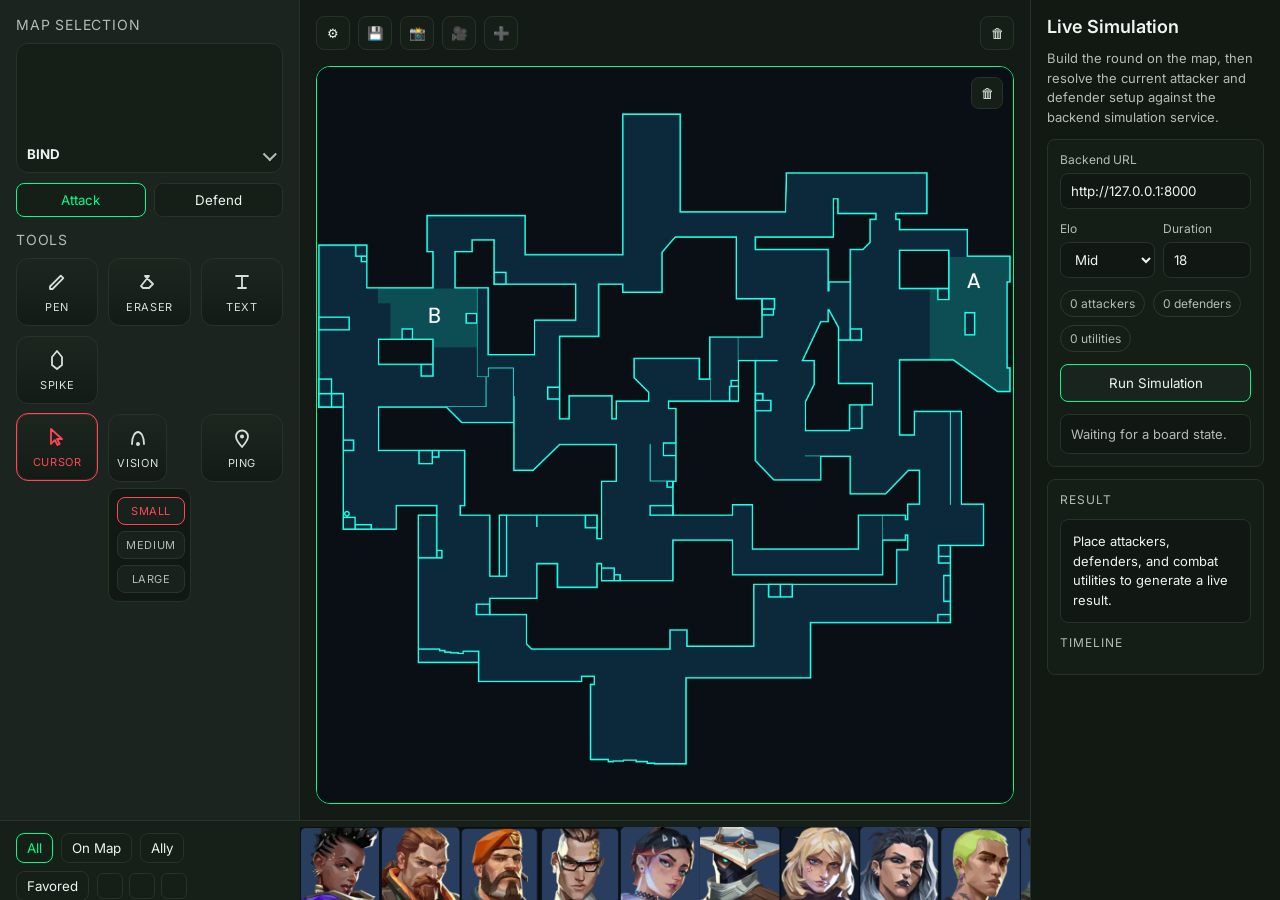
==== commit 352a77ca: "Connect live simulation demo to backend" ====
--- a/demo.html
+++ b/demo.html
@@ -176,10 +176,69 @@
         </div>
       </main>
 
-      <!-- Right sidebar: high-level actions or navigation. -->
+      <!-- Right sidebar: live simulation controls and results. -->
       <aside class="right-sidebar">
-        <div class="right-header">Home</div>
-        <button class="primary wide">Add Strategy</button>
+        <div class="right-header">Live Simulation</div>
+        <p class="sidebar-copy">
+          Build the round on the map, then resolve the current attacker and
+          defender setup against the backend simulation service.
+        </p>
+
+        <section class="sim-panel">
+          <div class="field-stack">
+            <label class="field-label" for="backend-url">Backend URL</label>
+            <input
+              class="field-input"
+              id="backend-url"
+              type="url"
+              value="http://127.0.0.1:8000"
+              spellcheck="false"
+            />
+          </div>
+
+          <div class="field-split">
+            <div class="field-stack">
+              <label class="field-label" for="elo-select">Elo</label>
+              <select class="field-input" id="elo-select">
+                <option value="low">Low</option>
+                <option value="mid" selected>Mid</option>
+                <option value="high">High</option>
+              </select>
+            </div>
+            <div class="field-stack">
+              <label class="field-label" for="max-seconds">Duration</label>
+              <input
+                class="field-input"
+                id="max-seconds"
+                type="number"
+                min="1"
+                max="60"
+                value="18"
+              />
+            </div>
+          </div>
+
+          <div class="sim-board-meta" id="sim-board-meta">
+            <span>0 attackers</span>
+            <span>0 defenders</span>
+            <span>0 utilities</span>
+          </div>
+
+          <button class="primary wide" id="run-sim-btn" type="button">
+            Run Simulation
+          </button>
+          <div class="sim-status" id="sim-status">Waiting for a board state.</div>
+        </section>
+
+        <section class="sim-panel">
+          <div class="panel-subhead">Result</div>
+          <div class="sim-summary" id="sim-summary">
+            Place attackers, defenders, and combat utilities to generate a live
+            result.
+          </div>
+          <div class="panel-subhead">Timeline</div>
+          <div class="sim-events" id="sim-events"></div>
+        </section>
       </aside>
 
       <!-- Bottom bar: filters plus draggable agent roster. -->
@@ -271,6 +330,14 @@
       const weaponOptions = weaponPopover.querySelectorAll(".weapon-option");
       const toolButtons = document.querySelectorAll(".tool-btn");
       const visionSuboptions = document.querySelectorAll(".tool-suboption");
+      const backendUrlInput = document.getElementById("backend-url");
+      const eloSelect = document.getElementById("elo-select");
+      const maxSecondsInput = document.getElementById("max-seconds");
+      const runSimButton = document.getElementById("run-sim-btn");
+      const simStatus = document.getElementById("sim-status");
+      const simSummary = document.getElementById("sim-summary");
+      const simEvents = document.getElementById("sim-events");
+      const simBoardMeta = document.getElementById("sim-board-meta");
       const visionEngine = new VisionEngine();
 
       let activeToken = null;
@@ -498,9 +565,87 @@
           { name: "Dimensional Drift", type: "util-stun" },
         ],
       };
+      const BACKEND_URL_STORAGE_KEY = "fps-strat-sim-backend-url";
+      const utilityRadii = {
+        "util-flash": 22,
+        "util-molly": 32,
+        "util-sphere": 34,
+        "util-line": 46,
+        "util-recon": 52,
+        "util-trap": 28,
+        "util-stun": 38,
+      };
 
       function clamp(value, min, max) {
         return Math.max(min, Math.min(max, value));
+      }
+
+      function getBackendBaseUrl() {
+        return backendUrlInput.value.trim().replace(/\/+$/, "");
+      }
+
+      function setSimulationStatus(message, tone = "neutral") {
+        simStatus.textContent = message;
+        simStatus.dataset.tone = tone;
+      }
+
+      function updateBoardMeta() {
+        const players = Array.from(mapWrapper.querySelectorAll(".map-agent-token"));
+        const utilities = Array.from(mapWrapper.querySelectorAll(".map-utility"));
+        const attackers = players.filter((token) => token.dataset.side === "attack").length;
+        const defenders = players.filter((token) => token.dataset.side === "defense").length;
+        simBoardMeta.innerHTML = `
+          <span>${attackers} attackers</span>
+          <span>${defenders} defenders</span>
+          <span>${utilities.length} utilities</span>
+        `;
+      }
+
+      function renderSimulationResult(result) {
+        const attackCount = result.side_counts?.attack ?? 0;
+        const defenseCount = result.side_counts?.defense ?? 0;
+        const winnerText = result.winner_side
+          ? `${result.winner_side.toUpperCase()} advantage`
+          : "No clear winner";
+        simSummary.innerHTML = `
+          <div class="summary-result">${result.result}</div>
+          <div class="summary-meta">${winnerText}</div>
+          <div class="summary-meta">Tick ${result.tick} on ${result.map} | ${result.elo.toUpperCase()} elo</div>
+          <div class="summary-meta">${attackCount} attackers alive, ${defenseCount} defenders alive</div>
+          <div class="summary-meta">Survivors: ${
+            result.survivors?.length ? result.survivors.join(", ") : "none"
+          }</div>
+        `;
+
+        if (!result.events?.length) {
+          simEvents.innerHTML = '<div class="sim-event empty">No combat events resolved.</div>';
+          return;
+        }
+
+        simEvents.innerHTML = result.events
+          .map(
+            (event) => `
+              <article class="sim-event">
+                <div class="sim-event-tick">Tick ${event.tick}</div>
+                <div>${event.event}</div>
+              </article>
+            `
+          )
+          .join("");
+      }
+
+      function inferAngleStateForToken(token, visionOrigins) {
+        const tokenX = parseFloat(token.style.left);
+        const tokenY = parseFloat(token.style.top);
+        const side = token.dataset.side || "attack";
+        const supportedVision = visionOrigins.some((origin) => {
+          if ((origin.dataset.side || "attack") !== side) return false;
+          const dx = tokenX - parseFloat(origin.style.left);
+          const dy = tokenY - parseFloat(origin.style.top);
+          return Math.hypot(dx, dy) <= 96;
+        });
+        if (!supportedVision) return "neutral";
+        return side === "attack" ? "peeking_90" : "holding_45";
       }
 
       function applyMapTransform() {
@@ -565,6 +710,11 @@
           )
           .forEach((element) => element.remove());
         applyMapTransform();
+        updateBoardMeta();
+        simSummary.textContent =
+          "Place attackers, defenders, and combat utilities to generate a live result.";
+        simEvents.innerHTML = "";
+        setSimulationStatus("Waiting for a board state.");
       }
 
       function renderMapOptions() {
@@ -730,6 +880,7 @@
         token.className = "map-agent-token";
         token.dataset.side = currentSide;
         token.dataset.weapon = "3";
+        token.dataset.agentId = getAgentIdFromIcon(icon);
         token.style.backgroundImage = `url("${icon.src}")`;
         token.setAttribute("aria-label", icon.alt || "Agent");
         const badge = document.createElement("span");
@@ -759,6 +910,7 @@
         });
         attachDragBehavior(token, "topleft");
         mapWrapper.appendChild(token);
+        updateBoardMeta();
       }
 
       function createUtilityOnMap(utilityType) {
@@ -771,6 +923,7 @@
         util.style.top = `${height / 2}px`;
         attachDragBehavior(util, "center");
         mapWrapper.appendChild(util);
+        updateBoardMeta();
       }
 
       function createTextNote(x, y) {
@@ -937,33 +1090,95 @@
       }
 
       function buildSimulationPayload() {
-        const players = Array.from(mapWrapper.querySelectorAll(".map-agent-token")).map(
-          (token) => ({
-            id: token.getAttribute("aria-label") || "agent",
-            x: parseFloat(token.style.left),
-            y: parseFloat(token.style.top),
-            side: token.dataset.side || "attack",
-            weapon_category: parseInt(token.dataset.weapon || "3", 10),
-          })
+        const visionOrigins = Array.from(mapWrapper.querySelectorAll(".vision-origin"));
+        const players = Array.from(mapWrapper.querySelectorAll(".map-agent-token")).map((token) => ({
+          id: token.getAttribute("aria-label") || "agent",
+          x: parseFloat(token.style.left),
+          y: parseFloat(token.style.top),
+          side: token.dataset.side || "attack",
+          weapon_category: parseInt(token.dataset.weapon || "3", 10),
+          angle_state: inferAngleStateForToken(token, visionOrigins),
+        }));
+
+        const utilities = Array.from(mapWrapper.querySelectorAll(".map-utility")).map(
+          (util, index) => {
+            const utilityType = util.dataset.utilityType || "util-sphere";
+            return {
+              id: `util_${index}`,
+              type: utilityType,
+              x: parseFloat(util.style.left),
+              y: parseFloat(util.style.top),
+              radius: utilityRadii[utilityType] || 0,
+              side: util.dataset.side || "attack",
+            };
+          }
         );
-
-        const utilities = Array.from(
-          mapWrapper.querySelectorAll(".map-utility, .map-spike, .map-ping, .vision-origin")
-        ).map((util, index) => ({
-          id: `util_${index}`,
-          type: util.dataset.utilityType || util.className.split(" ")[0] || "utility",
-          x: parseFloat(util.style.left),
-          y: parseFloat(util.style.top),
-          radius: 0,
-          side: util.dataset.side || "attack",
-        }));
 
         return {
           map: currentMap,
           created_at: new Date().toISOString(),
           players,
           utilities,
+          elo: eloSelect.value,
+          max_seconds: parseInt(maxSecondsInput.value || "18", 10),
         };
+      }
+
+      async function runSimulation() {
+        const payload = buildSimulationPayload();
+        const attackCount = payload.players.filter((player) => player.side === "attack").length;
+        const defenseCount = payload.players.filter((player) => player.side === "defense").length;
+        const baseUrl = getBackendBaseUrl();
+
+        if (!baseUrl) {
+          setSimulationStatus("Enter a backend URL before running the simulation.", "error");
+          return;
+        }
+
+        if (!attackCount || !defenseCount) {
+          setSimulationStatus(
+            "Place at least one attacker and one defender on the map before simulating.",
+            "error"
+          );
+          return;
+        }
+
+        runSimButton.disabled = true;
+        setSimulationStatus("Running simulation...", "loading");
+        simEvents.innerHTML = "";
+
+        try {
+          const response = await fetch(`${baseUrl}/simulate`, {
+            method: "POST",
+            headers: {
+              "Content-Type": "application/json",
+            },
+            body: JSON.stringify(payload),
+          });
+
+          if (!response.ok) {
+            let message = `Simulation request failed with status ${response.status}.`;
+            try {
+              const errorPayload = await response.json();
+              if (errorPayload.detail) message = errorPayload.detail;
+            } catch (error) {
+              // Keep the HTTP status message when the body is not JSON.
+            }
+            throw new Error(message);
+          }
+
+          const result = await response.json();
+          renderSimulationResult(result);
+          setSimulationStatus("Simulation complete.", "success");
+          localStorage.setItem(BACKEND_URL_STORAGE_KEY, baseUrl);
+        } catch (error) {
+          simSummary.textContent =
+            "The demo could not reach the backend. Start the FastAPI service and confirm the URL above.";
+          simEvents.innerHTML = "";
+          setSimulationStatus(error.message || "Simulation failed.", "error");
+        } finally {
+          runSimButton.disabled = false;
+        }
       }
 
       function setSide(side) {
@@ -979,6 +1194,12 @@
         btn.dataset.side = label === "attack" ? "attack" : "defense";
         btn.addEventListener("click", () => setSide(btn.dataset.side));
       });
+
+      backendUrlInput.addEventListener("change", () => {
+        backendUrlInput.value = getBackendBaseUrl();
+        localStorage.setItem(BACKEND_URL_STORAGE_KEY, backendUrlInput.value);
+      });
+      runSimButton.addEventListener("click", runSimulation);
 
       toolButtons.forEach((button) => {
         button.addEventListener("click", () => {
@@ -1095,6 +1316,7 @@
             if (activeToken.classList.contains("vision-origin")) renderVisionCones();
             activeToken.remove();
             renderVisionCones();
+            updateBoardMeta();
           } else {
             activeToken.style.cursor = activeToken.classList.contains("map-note")
               ? "text"
@@ -1227,13 +1449,18 @@
       setCurrentTool(currentTool);
       setVisionConeSize(currentVisionCone);
       renderMapOptions();
+      backendUrlInput.value =
+        localStorage.getItem(BACKEND_URL_STORAGE_KEY) || backendUrlInput.value;
       applyMapTransform();
       setLayerSizes();
+      updateBoardMeta();
+      setSimulationStatus("Waiting for a board state.");
       window.addEventListener("resize", setLayerSizes);
       mapImage.addEventListener("load", initializeVisionMap);
 
-      // Expose the payload builder for later backend hookup.
+      // Expose the payload builder for debugging and backend verification.
       window.buildSimulationPayload = buildSimulationPayload;
+      window.runSimulation = runSimulation;
     </script>
   </body>
 </html>
--- a/styles.css
+++ b/styles.css
@@ -84,6 +84,7 @@
   display: flex;
   flex-direction: column;
   gap: 12px;
+  overflow-y: auto;
 }
 
 /* Bottom bar spanning left + center columns. */
@@ -456,6 +457,145 @@
   font-weight: 600;
 }
 
+.sidebar-copy {
+  margin: 0;
+  color: var(--muted);
+  font-size: 13px;
+  line-height: 1.5;
+}
+
+.sim-panel {
+  border: 1px solid var(--border);
+  border-radius: 8px;
+  background: #151d17;
+  padding: 12px;
+  display: flex;
+  flex-direction: column;
+  gap: 12px;
+}
+
+.panel-subhead {
+  font-size: 12px;
+  letter-spacing: 0.08em;
+  text-transform: uppercase;
+  color: var(--muted);
+}
+
+.field-stack {
+  display: flex;
+  flex-direction: column;
+  gap: 6px;
+}
+
+.field-split {
+  display: grid;
+  grid-template-columns: 1fr 88px;
+  gap: 8px;
+}
+
+.field-label {
+  font-size: 12px;
+  color: var(--muted);
+}
+
+.field-input {
+  width: 100%;
+  min-height: 36px;
+  border-radius: 8px;
+  border: 1px solid var(--border);
+  background: #111813;
+  color: var(--text);
+  padding: 8px 10px;
+}
+
+.sim-board-meta {
+  display: flex;
+  flex-wrap: wrap;
+  gap: 8px;
+}
+
+.sim-board-meta span {
+  border: 1px solid #2d382f;
+  border-radius: 999px;
+  padding: 5px 9px;
+  font-size: 12px;
+  color: var(--muted);
+}
+
+.sim-status {
+  border: 1px solid var(--border);
+  border-radius: 8px;
+  padding: 10px;
+  font-size: 13px;
+  line-height: 1.4;
+  color: var(--muted);
+  background: #111813;
+}
+
+.sim-status[data-tone="success"] {
+  color: #98f0c1;
+  border-color: rgba(0, 255, 136, 0.28);
+}
+
+.sim-status[data-tone="error"] {
+  color: #ffb1aa;
+  border-color: rgba(255, 99, 82, 0.35);
+}
+
+.sim-status[data-tone="loading"] {
+  color: #cfe4ff;
+  border-color: rgba(150, 190, 255, 0.35);
+}
+
+.sim-summary {
+  border: 1px solid var(--border);
+  border-radius: 8px;
+  background: #111813;
+  padding: 12px;
+  font-size: 13px;
+  line-height: 1.5;
+  color: var(--text);
+}
+
+.summary-result {
+  font-size: 16px;
+  font-weight: 600;
+}
+
+.summary-meta + .summary-meta {
+  margin-top: 4px;
+}
+
+.sim-events {
+  display: flex;
+  flex-direction: column;
+  gap: 8px;
+  max-height: 320px;
+  overflow-y: auto;
+}
+
+.sim-event {
+  border: 1px solid #2b342c;
+  border-radius: 8px;
+  background: #111813;
+  padding: 10px;
+  font-size: 13px;
+  line-height: 1.4;
+  color: var(--text);
+}
+
+.sim-event-tick {
+  font-size: 11px;
+  letter-spacing: 0.08em;
+  text-transform: uppercase;
+  color: var(--team-color);
+  margin-bottom: 4px;
+}
+
+.sim-event.empty {
+  color: var(--muted);
+}
+
 /* Primary CTA buttons. */
 .primary {
   background: #1a241e;
@@ -464,6 +604,11 @@
   border-radius: 8px;
   padding: 10px 12px;
   cursor: pointer;
+}
+
+.primary:disabled {
+  opacity: 0.65;
+  cursor: wait;
 }
 
 /* Left side of bottom bar with filters. */
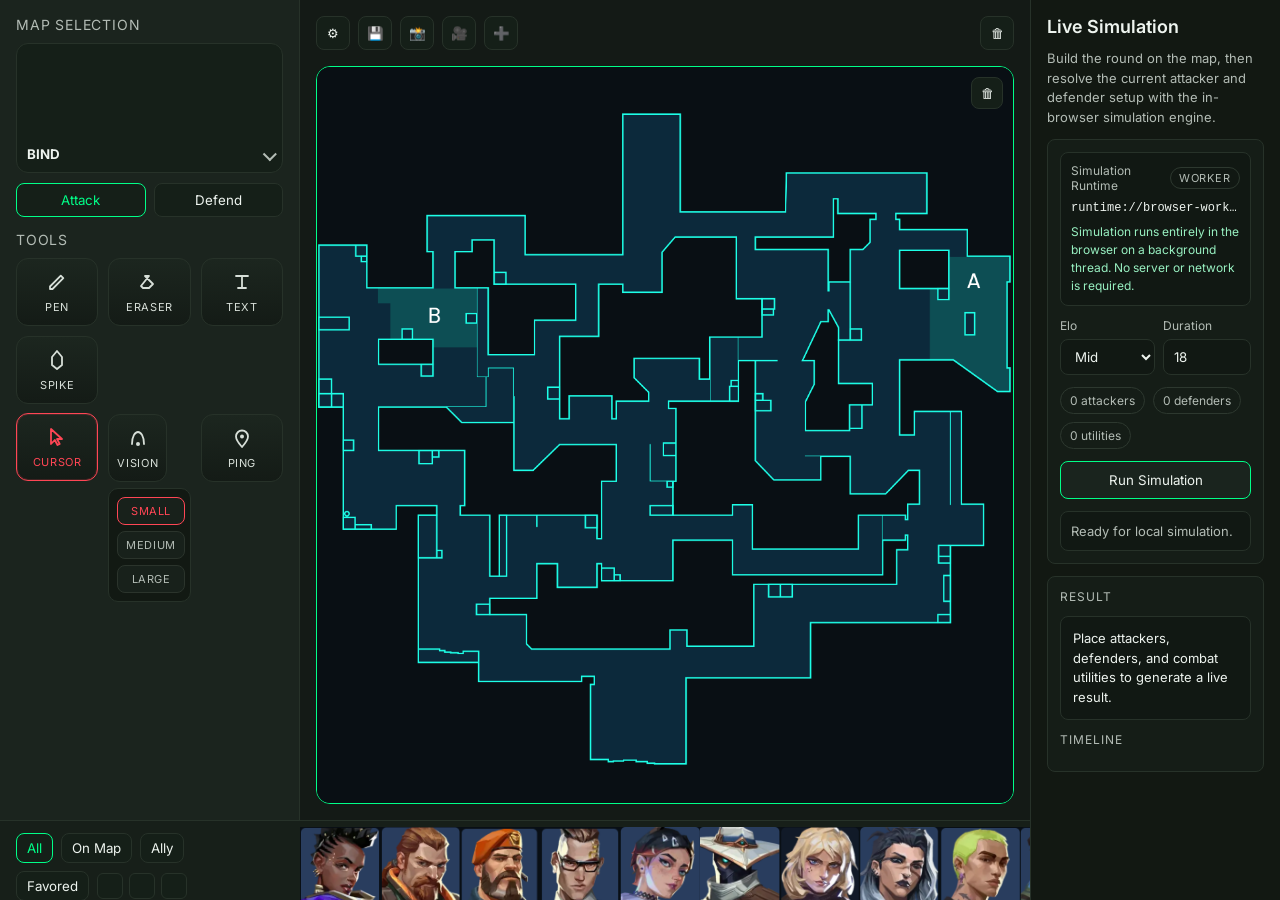
==== commit b014ad80: "Simplify simulation to run fully in browser" ====
--- a/demo.html
+++ b/demo.html
@@ -181,19 +181,20 @@
         <div class="right-header">Live Simulation</div>
         <p class="sidebar-copy">
           Build the round on the map, then resolve the current attacker and
-          defender setup against the backend simulation service.
+          defender setup with the in-browser simulation engine.
         </p>
 
         <section class="sim-panel">
-          <div class="field-stack">
-            <label class="field-label" for="backend-url">Backend URL</label>
-            <input
-              class="field-input"
-              id="backend-url"
-              type="url"
-              value="http://127.0.0.1:8000"
-              spellcheck="false"
-            />
+          <div class="sim-service">
+            <div class="sim-service-row">
+              <div class="field-label">Simulation Runtime</div>
+              <span class="sim-service-chip" id="sim-service-chip">Loading</span>
+            </div>
+            <code class="sim-service-endpoint" id="sim-service-endpoint">runtime://initializing</code>
+            <p class="sim-service-meta" id="sim-service-meta">
+              The simulator runs entirely in your browser. No local server, API base URL,
+              or deployment config is required.
+            </p>
           </div>
 
           <div class="field-split">
@@ -310,6 +311,7 @@
     </div>
     <script type="module">
       import { VisionEngine } from "./visionEngine.js";
+      import { createSimulationRunner } from "./browserSimulation.js";
 
       const mapCanvas = document.getElementById("map-canvas");
       const mapWrapper = document.getElementById("map-wrapper");
@@ -330,7 +332,9 @@
       const weaponOptions = weaponPopover.querySelectorAll(".weapon-option");
       const toolButtons = document.querySelectorAll(".tool-btn");
       const visionSuboptions = document.querySelectorAll(".tool-suboption");
-      const backendUrlInput = document.getElementById("backend-url");
+      const simServiceChip = document.getElementById("sim-service-chip");
+      const simServiceEndpoint = document.getElementById("sim-service-endpoint");
+      const simServiceMeta = document.getElementById("sim-service-meta");
       const eloSelect = document.getElementById("elo-select");
       const maxSecondsInput = document.getElementById("max-seconds");
       const runSimButton = document.getElementById("run-sim-btn");
@@ -339,6 +343,7 @@
       const simEvents = document.getElementById("sim-events");
       const simBoardMeta = document.getElementById("sim-board-meta");
       const visionEngine = new VisionEngine();
+      const simulationRunner = createSimulationRunner();
 
       let activeToken = null;
       let dragOffsetX = 0;
@@ -565,7 +570,6 @@
           { name: "Dimensional Drift", type: "util-stun" },
         ],
       };
-      const BACKEND_URL_STORAGE_KEY = "fps-strat-sim-backend-url";
       const utilityRadii = {
         "util-flash": 22,
         "util-molly": 32,
@@ -575,13 +579,46 @@
         "util-trap": 28,
         "util-stun": 38,
       };
+      let agentInstanceCounter = 0;
+      const agentLabelCounters = {};
 
       function clamp(value, min, max) {
         return Math.max(min, Math.min(max, value));
       }
 
-      function getBackendBaseUrl() {
-        return backendUrlInput.value.trim().replace(/\/+$/, "");
+      function setSimulationServiceMeta(message, tone = "neutral") {
+        simServiceMeta.textContent = message;
+        simServiceMeta.dataset.tone = tone;
+      }
+
+      function refreshSimulationRuntimePanel() {
+        const runtime = simulationRunner.getRuntimeInfo();
+        simServiceChip.textContent = runtime.chip;
+        simServiceEndpoint.textContent = runtime.summary;
+        if (!simServiceMeta.textContent.trim()) {
+          setSimulationServiceMeta(runtime.detail);
+        }
+      }
+
+      async function warmupSimulationRuntime() {
+        const runtime = await simulationRunner.warmup();
+        simServiceChip.textContent = runtime.chip;
+        simServiceEndpoint.textContent = runtime.summary;
+        setSimulationServiceMeta(runtime.detail, "success");
+      }
+
+      function createRuntimeId(prefix) {
+        agentInstanceCounter += 1;
+        if (typeof crypto !== "undefined" && typeof crypto.randomUUID === "function") {
+          return `${prefix}-${crypto.randomUUID()}`;
+        }
+        return `${prefix}-${Date.now()}-${agentInstanceCounter}`;
+      }
+
+      function getNextAgentDisplayName(agentId, fallbackName) {
+        agentLabelCounters[agentId] = (agentLabelCounters[agentId] || 0) + 1;
+        const nextIndex = agentLabelCounters[agentId];
+        return nextIndex === 1 ? fallbackName : `${fallbackName} ${nextIndex}`;
       }
 
       function setSimulationStatus(message, tone = "neutral") {
@@ -612,6 +649,7 @@
           <div class="summary-meta">${winnerText}</div>
           <div class="summary-meta">Tick ${result.tick} on ${result.map} | ${result.elo.toUpperCase()} elo</div>
           <div class="summary-meta">${attackCount} attackers alive, ${defenseCount} defenders alive</div>
+          <div class="summary-meta">Runtime: ${(result.runtime?.mode || "inline").toUpperCase()} | ${result.runtime?.elapsed_ms ?? "?"} ms</div>
           <div class="summary-meta">Survivors: ${
             result.survivors?.length ? result.survivors.join(", ") : "none"
           }</div>
@@ -702,6 +740,7 @@
         utilityPopover.setAttribute("aria-hidden", "true");
         hideWeaponPopover();
         drawnStrokes.length = 0;
+        Object.keys(agentLabelCounters).forEach((key) => delete agentLabelCounters[key]);
         redrawDrawingLayer();
         visionLayer.innerHTML = "";
         mapWrapper
@@ -877,12 +916,16 @@
 
       function createAgentToken(icon) {
         const token = document.createElement("div");
+        const agentId = getAgentIdFromIcon(icon);
+        const displayName = getNextAgentDisplayName(agentId, icon.alt || "Agent");
         token.className = "map-agent-token";
         token.dataset.side = currentSide;
         token.dataset.weapon = "3";
-        token.dataset.agentId = getAgentIdFromIcon(icon);
+        token.dataset.agentId = agentId;
+        token.dataset.instanceId = createRuntimeId(agentId || "agent");
+        token.dataset.displayName = displayName;
         token.style.backgroundImage = `url("${icon.src}")`;
-        token.setAttribute("aria-label", icon.alt || "Agent");
+        token.setAttribute("aria-label", displayName);
         const badge = document.createElement("span");
         badge.className = "weapon-badge";
         badge.dataset.weapon = "3";
@@ -1092,7 +1135,8 @@
       function buildSimulationPayload() {
         const visionOrigins = Array.from(mapWrapper.querySelectorAll(".vision-origin"));
         const players = Array.from(mapWrapper.querySelectorAll(".map-agent-token")).map((token) => ({
-          id: token.getAttribute("aria-label") || "agent",
+          id: token.dataset.instanceId || createRuntimeId(token.dataset.agentId || "agent"),
+          display_name: token.dataset.displayName || token.getAttribute("aria-label") || "Agent",
           x: parseFloat(token.style.left),
           y: parseFloat(token.style.top),
           side: token.dataset.side || "attack",
@@ -1128,12 +1172,7 @@
         const payload = buildSimulationPayload();
         const attackCount = payload.players.filter((player) => player.side === "attack").length;
         const defenseCount = payload.players.filter((player) => player.side === "defense").length;
-        const baseUrl = getBackendBaseUrl();
-
-        if (!baseUrl) {
-          setSimulationStatus("Enter a backend URL before running the simulation.", "error");
-          return;
-        }
+        refreshSimulationRuntimePanel();
 
         if (!attackCount || !defenseCount) {
           setSimulationStatus(
@@ -1144,36 +1183,29 @@
         }
 
         runSimButton.disabled = true;
-        setSimulationStatus("Running simulation...", "loading");
+        setSimulationServiceMeta(
+          "Running the local simulation engine. The page stays self-contained and offline-friendly.",
+          "loading"
+        );
+        setSimulationStatus("Running local simulation...", "loading");
         simEvents.innerHTML = "";
 
         try {
-          const response = await fetch(`${baseUrl}/simulate`, {
-            method: "POST",
-            headers: {
-              "Content-Type": "application/json",
-            },
-            body: JSON.stringify(payload),
-          });
-
-          if (!response.ok) {
-            let message = `Simulation request failed with status ${response.status}.`;
-            try {
-              const errorPayload = await response.json();
-              if (errorPayload.detail) message = errorPayload.detail;
-            } catch (error) {
-              // Keep the HTTP status message when the body is not JSON.
-            }
-            throw new Error(message);
-          }
-
-          const result = await response.json();
+          const result = await simulationRunner.run(payload);
           renderSimulationResult(result);
+          refreshSimulationRuntimePanel();
+          setSimulationServiceMeta(
+            `Simulation finished locally in ${result.runtime?.elapsed_ms ?? "?"} ms with the ${result.runtime?.mode || "inline"} runtime.`,
+            "success"
+          );
           setSimulationStatus("Simulation complete.", "success");
-          localStorage.setItem(BACKEND_URL_STORAGE_KEY, baseUrl);
         } catch (error) {
+          setSimulationServiceMeta(
+            "Local simulation failed unexpectedly. Refresh the page if the issue persists.",
+            "error"
+          );
           simSummary.textContent =
-            "The demo could not reach the backend. Start the FastAPI service and confirm the URL above.";
+            "The in-browser simulation could not finish. No server is required, so this failure happened inside the page runtime.";
           simEvents.innerHTML = "";
           setSimulationStatus(error.message || "Simulation failed.", "error");
         } finally {
@@ -1195,10 +1227,6 @@
         btn.addEventListener("click", () => setSide(btn.dataset.side));
       });
 
-      backendUrlInput.addEventListener("change", () => {
-        backendUrlInput.value = getBackendBaseUrl();
-        localStorage.setItem(BACKEND_URL_STORAGE_KEY, backendUrlInput.value);
-      });
       runSimButton.addEventListener("click", runSimulation);
 
       toolButtons.forEach((button) => {
@@ -1449,16 +1477,16 @@
       setCurrentTool(currentTool);
       setVisionConeSize(currentVisionCone);
       renderMapOptions();
-      backendUrlInput.value =
-        localStorage.getItem(BACKEND_URL_STORAGE_KEY) || backendUrlInput.value;
+      refreshSimulationRuntimePanel();
       applyMapTransform();
       setLayerSizes();
       updateBoardMeta();
-      setSimulationStatus("Waiting for a board state.");
+      setSimulationStatus("Ready for local simulation.");
+      warmupSimulationRuntime();
       window.addEventListener("resize", setLayerSizes);
       mapImage.addEventListener("load", initializeVisionMap);
 
-      // Expose the payload builder for debugging and backend verification.
+      // Expose the payload builder for debugging and local simulation inspection.
       window.buildSimulationPayload = buildSimulationPayload;
       window.runSimulation = runSimulation;
     </script>
--- a/styles.css
+++ b/styles.css
@@ -485,6 +485,65 @@
   display: flex;
   flex-direction: column;
   gap: 6px;
+}
+
+.sim-service {
+  display: flex;
+  flex-direction: column;
+  gap: 8px;
+  padding: 10px;
+  border-radius: 8px;
+  border: 1px solid var(--border);
+  background: #111813;
+}
+
+.sim-service-row {
+  display: flex;
+  align-items: center;
+  justify-content: space-between;
+  gap: 8px;
+}
+
+.sim-service-chip {
+  display: inline-flex;
+  align-items: center;
+  min-height: 22px;
+  padding: 0 8px;
+  border-radius: 999px;
+  border: 1px solid #2d382f;
+  color: var(--muted);
+  font-size: 11px;
+  letter-spacing: 0.08em;
+  text-transform: uppercase;
+}
+
+.sim-service-endpoint {
+  display: block;
+  font-family: "SFMono-Regular", Consolas, "Liberation Mono", Menlo, monospace;
+  font-size: 12px;
+  color: var(--text);
+  white-space: nowrap;
+  overflow: hidden;
+  text-overflow: ellipsis;
+}
+
+.sim-service-meta {
+  margin: 0;
+  color: var(--muted);
+  font-size: 12px;
+  line-height: 1.5;
+}
+
+.sim-service-meta[data-tone="success"] {
+  color: #98f0c1;
+}
+
+.sim-service-meta[data-tone="error"] {
+  color: #ffb1aa;
+}
+
+.sim-service-meta[data-tone="loading"] {
+  color: #cfe4ff;
 }
 
 .field-split {
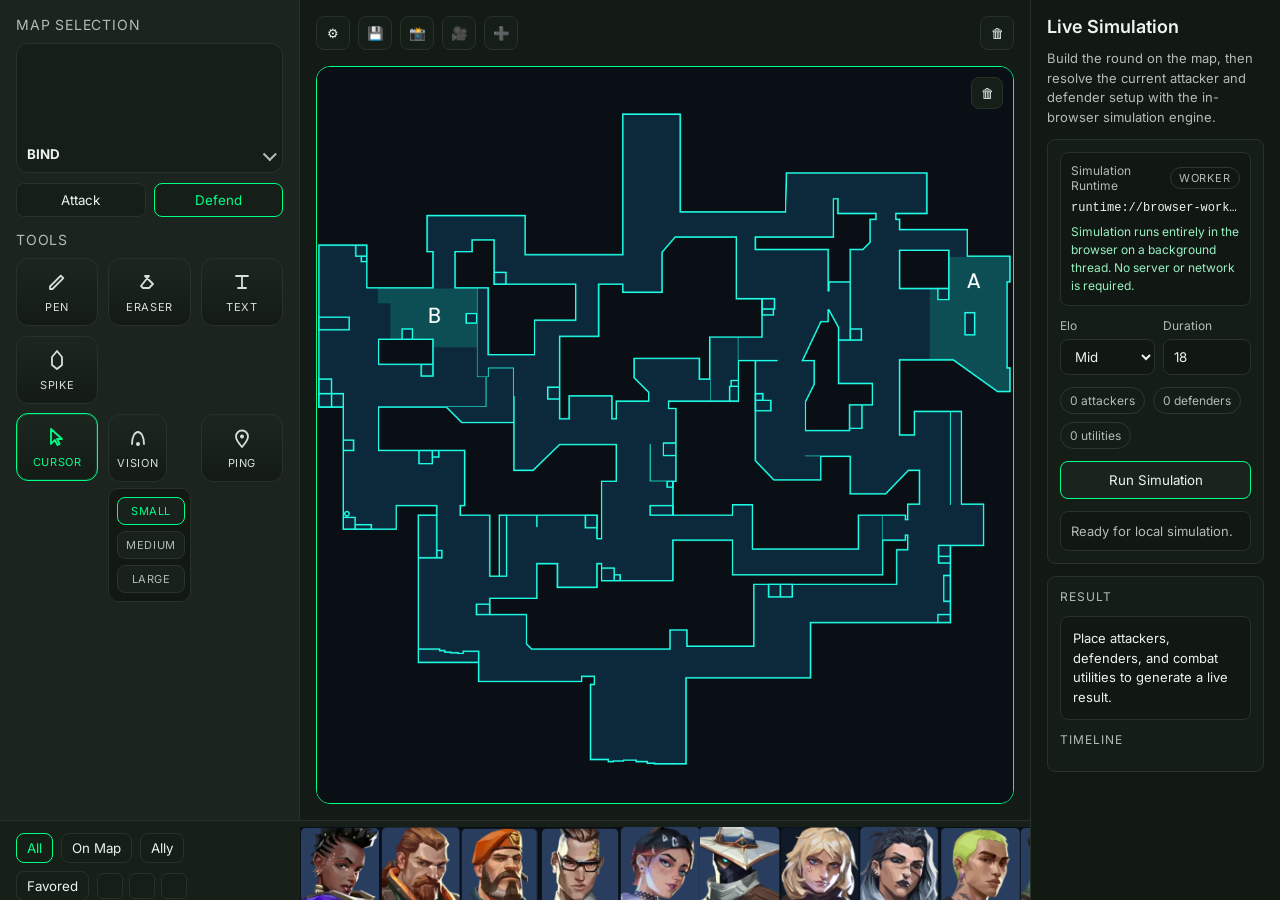
==== commit cc3a9135: "Improve demo runtime and roster limits" ====
--- a/demo.html
+++ b/demo.html
@@ -31,8 +31,8 @@
               <div class="map-dropdown" id="map-dropdown"></div>
             </div>
             <div class="map-toggle">
-              <button class="toggle active">Attack</button>
-              <button class="toggle">Defend</button>
+              <button class="toggle">Attack</button>
+              <button class="toggle active">Defend</button>
             </div>
           </div>
         </section>
@@ -294,6 +294,7 @@
     </div>
     <!-- Hover popover for agent utilities (positioned via JS). -->
     <div class="utility-popover" id="utility-popover" aria-hidden="true"></div>
+    <div class="app-toast" id="app-toast" aria-live="polite" aria-hidden="true"></div>
     <!-- Context menu for selecting weapons on agent tokens. -->
     <div class="weapon-popover" id="weapon-popover" aria-hidden="true">
       <button class="weapon-option" data-weapon="1" title="Pistol">
@@ -330,6 +331,7 @@
       const sideToggles = document.querySelectorAll(".map-toggle .toggle");
       const weaponPopover = document.getElementById("weapon-popover");
       const weaponOptions = weaponPopover.querySelectorAll(".weapon-option");
+      const appToast = document.getElementById("app-toast");
       const toolButtons = document.querySelectorAll(".tool-btn");
       const visionSuboptions = document.querySelectorAll(".tool-suboption");
       const simServiceChip = document.getElementById("sim-service-chip");
@@ -350,9 +352,10 @@
       let dragOffsetY = 0;
       let activeRotationCone = null;
       let popoverHideTimer = null;
+      let toastHideTimer = null;
       let activeAgentId = null;
       let activeWeaponToken = null;
-      let currentSide = "attack";
+      let currentSide = "defense";
       let currentTool = "cursor";
       let currentVisionCone = "small";
       let currentMap = "Bind";
@@ -579,6 +582,7 @@
         "util-trap": 28,
         "util-stun": 38,
       };
+      const visionSupportRadius = 96;
       let agentInstanceCounter = 0;
       const agentLabelCounters = {};
 
@@ -624,6 +628,25 @@
       function setSimulationStatus(message, tone = "neutral") {
         simStatus.textContent = message;
         simStatus.dataset.tone = tone;
+      }
+
+      function showToast(message, tone = "error") {
+        if (!appToast) return;
+        appToast.textContent = message;
+        appToast.dataset.tone = tone;
+        appToast.classList.add("active");
+        appToast.setAttribute("aria-hidden", "false");
+        if (toastHideTimer) clearTimeout(toastHideTimer);
+        toastHideTimer = setTimeout(() => {
+          appToast.classList.remove("active");
+          appToast.setAttribute("aria-hidden", "true");
+        }, 2400);
+      }
+
+      function getAgentCountForSide(side) {
+        return Array.from(mapWrapper.querySelectorAll(".map-agent-token")).filter(
+          (token) => token.dataset.side === side
+        ).length;
       }
 
       function updateBoardMeta() {
@@ -672,18 +695,100 @@
           .join("");
       }
 
-      function inferAngleStateForToken(token, visionOrigins) {
-        const tokenX = parseFloat(token.style.left);
-        const tokenY = parseFloat(token.style.top);
-        const side = token.dataset.side || "attack";
-        const supportedVision = visionOrigins.some((origin) => {
-          if ((origin.dataset.side || "attack") !== side) return false;
-          const dx = tokenX - parseFloat(origin.style.left);
-          const dy = tokenY - parseFloat(origin.style.top);
-          return Math.hypot(dx, dy) <= 96;
-        });
-        if (!supportedVision) return "neutral";
-        return side === "attack" ? "peeking_90" : "holding_45";
+      function isFinitePoint(point) {
+        return Number.isFinite(point?.x) && Number.isFinite(point?.y);
+      }
+
+      function isPointInsidePolygon(point, polygon) {
+        if (!isFinitePoint(point) || !Array.isArray(polygon) || polygon.length < 3) {
+          return false;
+        }
+
+        let inside = false;
+        for (let index = 0, prevIndex = polygon.length - 1; index < polygon.length; prevIndex = index, index += 1) {
+          const current = polygon[index];
+          const previous = polygon[prevIndex];
+          const intersects =
+            (current.y > point.y) !== (previous.y > point.y) &&
+            point.x <
+              ((previous.x - current.x) * (point.y - current.y)) /
+                ((previous.y - current.y) || Number.EPSILON) +
+                current.x;
+          if (intersects) inside = !inside;
+        }
+
+        return inside;
+      }
+
+      function buildVisionSources() {
+        return Array.from(mapWrapper.querySelectorAll(".vision-origin"))
+          .map((emitter, index) => {
+            const x = parseFloat(emitter.style.left);
+            const y = parseFloat(emitter.style.top);
+            const angle = parseFloat(emitter.dataset.angle || "0");
+            const coneType = emitter.dataset.cone || "medium";
+            const preset = conePresets[coneType] || conePresets.medium;
+            const coverage = [
+              { x, y },
+              ...visionEngine.calculateCone(x, y, angle, coneType),
+            ].filter(isFinitePoint);
+
+            return {
+              id: emitter.dataset.instanceId || `vision_${index}`,
+              side: emitter.dataset.side || "attack",
+              x,
+              y,
+              angle,
+              cone_type: coneType,
+              support_radius: visionSupportRadius,
+              range: preset.range,
+              spread: preset.spread,
+              coverage,
+            };
+          })
+          .filter((source) => source.coverage.length >= 3);
+      }
+
+      function findNearestOpponent(player, players) {
+        let nearest = null;
+        let nearestDistance = Number.POSITIVE_INFINITY;
+
+        players.forEach((candidate) => {
+          if (candidate.side === player.side) return;
+          const distance = Math.hypot(candidate.x - player.x, candidate.y - player.y);
+          if (distance < nearestDistance) {
+            nearest = candidate;
+            nearestDistance = distance;
+          }
+        });
+
+        return nearest;
+      }
+
+      function deriveVisionContextForPlayer(player, players, visionSources) {
+        const nearestOpponent = findNearestOpponent(player, players);
+        const friendlySource = visionSources.find((source) => {
+          if (source.side !== player.side) return false;
+          const supportDistance = Math.hypot(source.x - player.x, source.y - player.y);
+          if (supportDistance > source.support_radius) return false;
+          if (!nearestOpponent) return false;
+          return isPointInsidePolygon(nearestOpponent, source.coverage);
+        });
+        const revealedByEnemy = visionSources.some(
+          (source) => source.side !== player.side && isPointInsidePolygon(player, source.coverage)
+        );
+
+        return {
+          angle_state: friendlySource
+            ? player.side === "attack"
+              ? "peeking_90"
+              : "holding_45"
+            : "neutral",
+          supported_by_friendly: Boolean(friendlySource),
+          revealed_to_enemy: revealedByEnemy,
+          source_id: friendlySource?.id || null,
+          cone_type: friendlySource?.cone_type || null,
+        };
       }
 
       function applyMapTransform() {
@@ -915,6 +1020,13 @@
       }
 
       function createAgentToken(icon) {
+        if (getAgentCountForSide(currentSide) >= 5) {
+          showToast(
+            `You can only place 5 ${currentSide === "attack" ? "attackers" : "defenders"}.`
+          );
+          return;
+        }
+
         const token = document.createElement("div");
         const agentId = getAgentIdFromIcon(icon);
         const displayName = getNextAgentDisplayName(agentId, icon.alt || "Agent");
@@ -1014,6 +1126,7 @@
         emitter.dataset.side = currentSide;
         emitter.dataset.cone = currentVisionCone;
         emitter.dataset.angle = "0";
+        emitter.dataset.instanceId = createRuntimeId("vision");
         emitter.style.left = `${x}px`;
         emitter.style.top = `${y}px`;
         const handle = document.createElement("button");
@@ -1133,7 +1246,6 @@
       }
 
       function buildSimulationPayload() {
-        const visionOrigins = Array.from(mapWrapper.querySelectorAll(".vision-origin"));
         const players = Array.from(mapWrapper.querySelectorAll(".map-agent-token")).map((token) => ({
           id: token.dataset.instanceId || createRuntimeId(token.dataset.agentId || "agent"),
           display_name: token.dataset.displayName || token.getAttribute("aria-label") || "Agent",
@@ -1141,7 +1253,12 @@
           y: parseFloat(token.style.top),
           side: token.dataset.side || "attack",
           weapon_category: parseInt(token.dataset.weapon || "3", 10),
-          angle_state: inferAngleStateForToken(token, visionOrigins),
+          angle_state: "neutral",
+        }));
+        const visionSources = buildVisionSources();
+        const playersWithVision = players.map((player) => ({
+          ...player,
+          vision_context: deriveVisionContextForPlayer(player, players, visionSources),
         }));
 
         const utilities = Array.from(mapWrapper.querySelectorAll(".map-utility")).map(
@@ -1161,8 +1278,9 @@
         return {
           map: currentMap,
           created_at: new Date().toISOString(),
-          players,
+          players: playersWithVision,
           utilities,
+          vision_sources: visionSources,
           elo: eloSelect.value,
           max_seconds: parseInt(maxSecondsInput.value || "18", 10),
         };
--- a/styles.css
+++ b/styles.css
@@ -604,6 +604,38 @@
 .sim-status[data-tone="loading"] {
   color: #cfe4ff;
   border-color: rgba(150, 190, 255, 0.35);
+}
+
+.app-toast {
+  position: fixed;
+  top: 18px;
+  left: 50%;
+  transform: translate(-50%, -12px);
+  min-width: 260px;
+  max-width: min(420px, calc(100vw - 24px));
+  padding: 12px 16px;
+  border-radius: 12px;
+  border: 1px solid #6a2c34;
+  background: rgba(44, 18, 22, 0.94);
+  color: #ffd8dc;
+  box-shadow: 0 14px 34px rgba(0, 0, 0, 0.32);
+  opacity: 0;
+  pointer-events: none;
+  transition:
+    opacity 0.18s ease,
+    transform 0.18s ease;
+  z-index: 120;
+}
+
+.app-toast.active {
+  opacity: 1;
+  transform: translate(-50%, 0);
+}
+
+.app-toast[data-tone="success"] {
+  border-color: #1f6b45;
+  background: rgba(14, 45, 31, 0.94);
+  color: #cbffe0;
 }
 
 .sim-summary {
